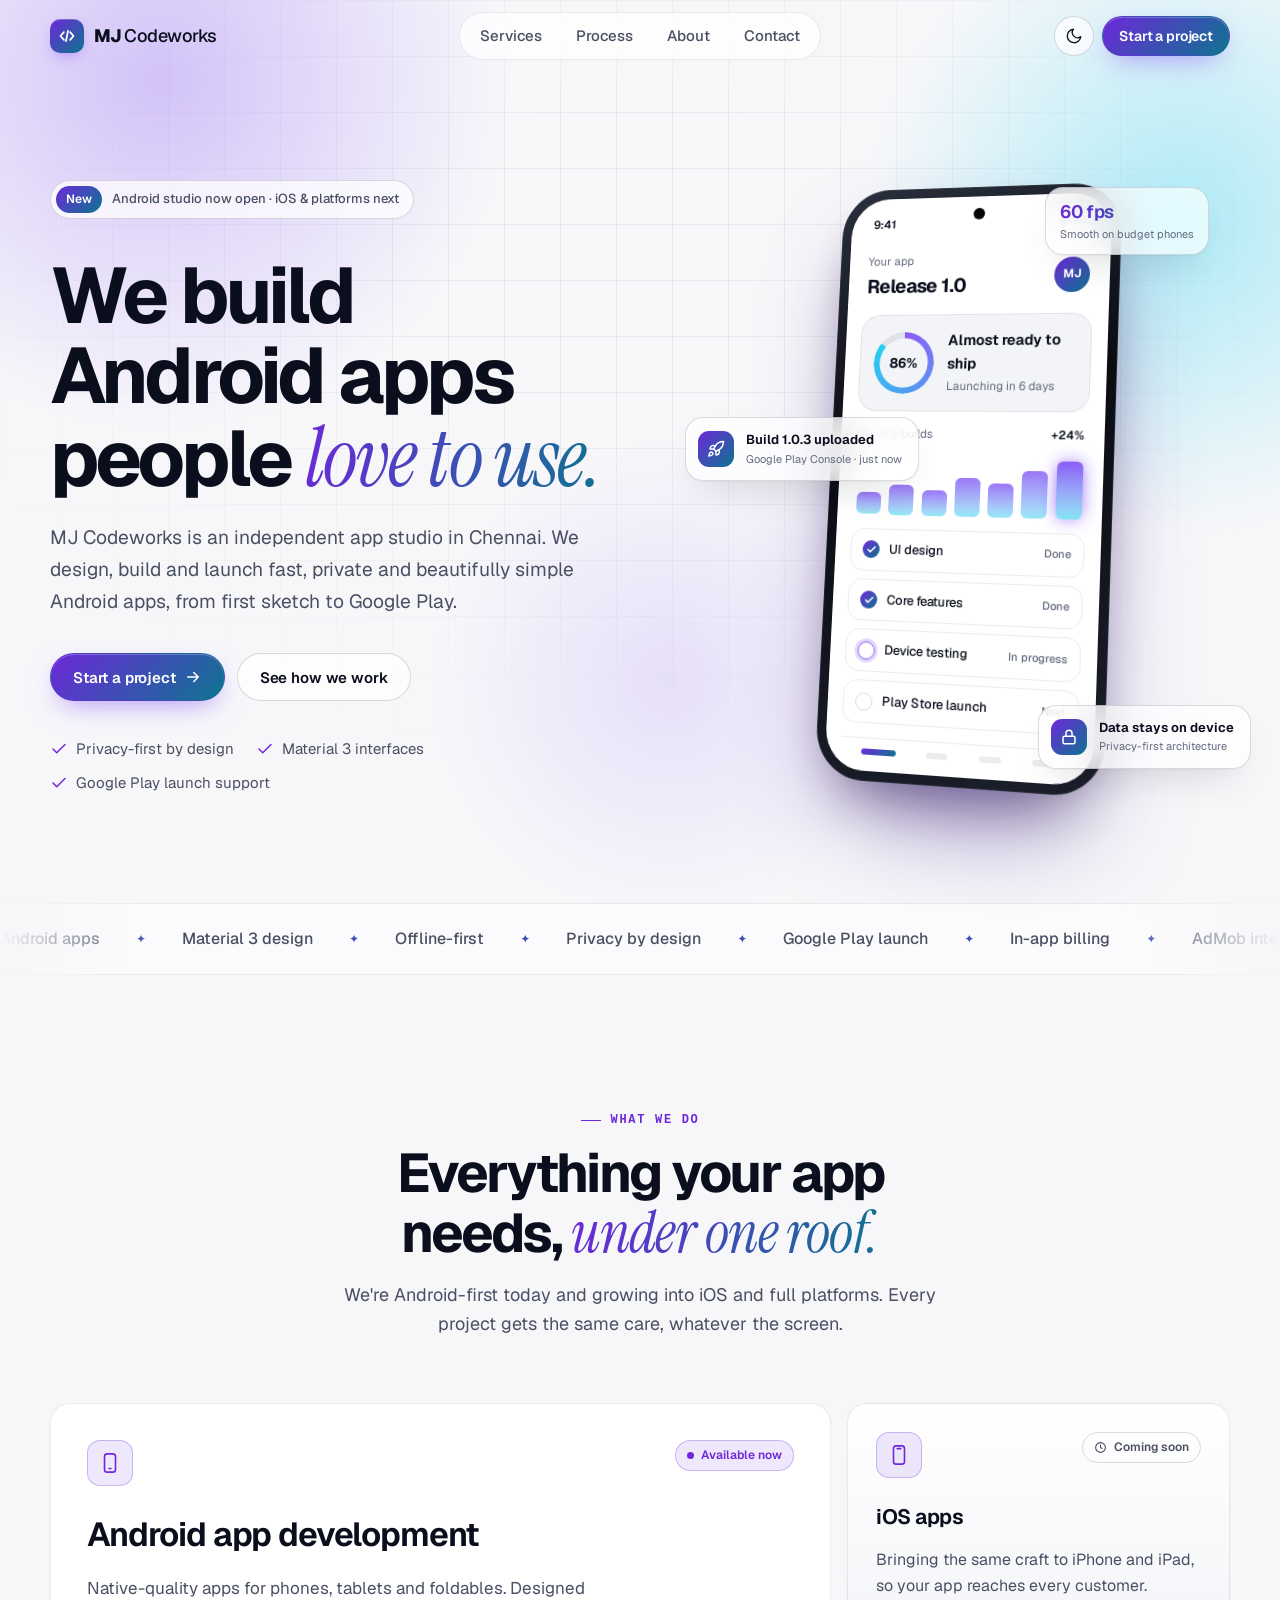
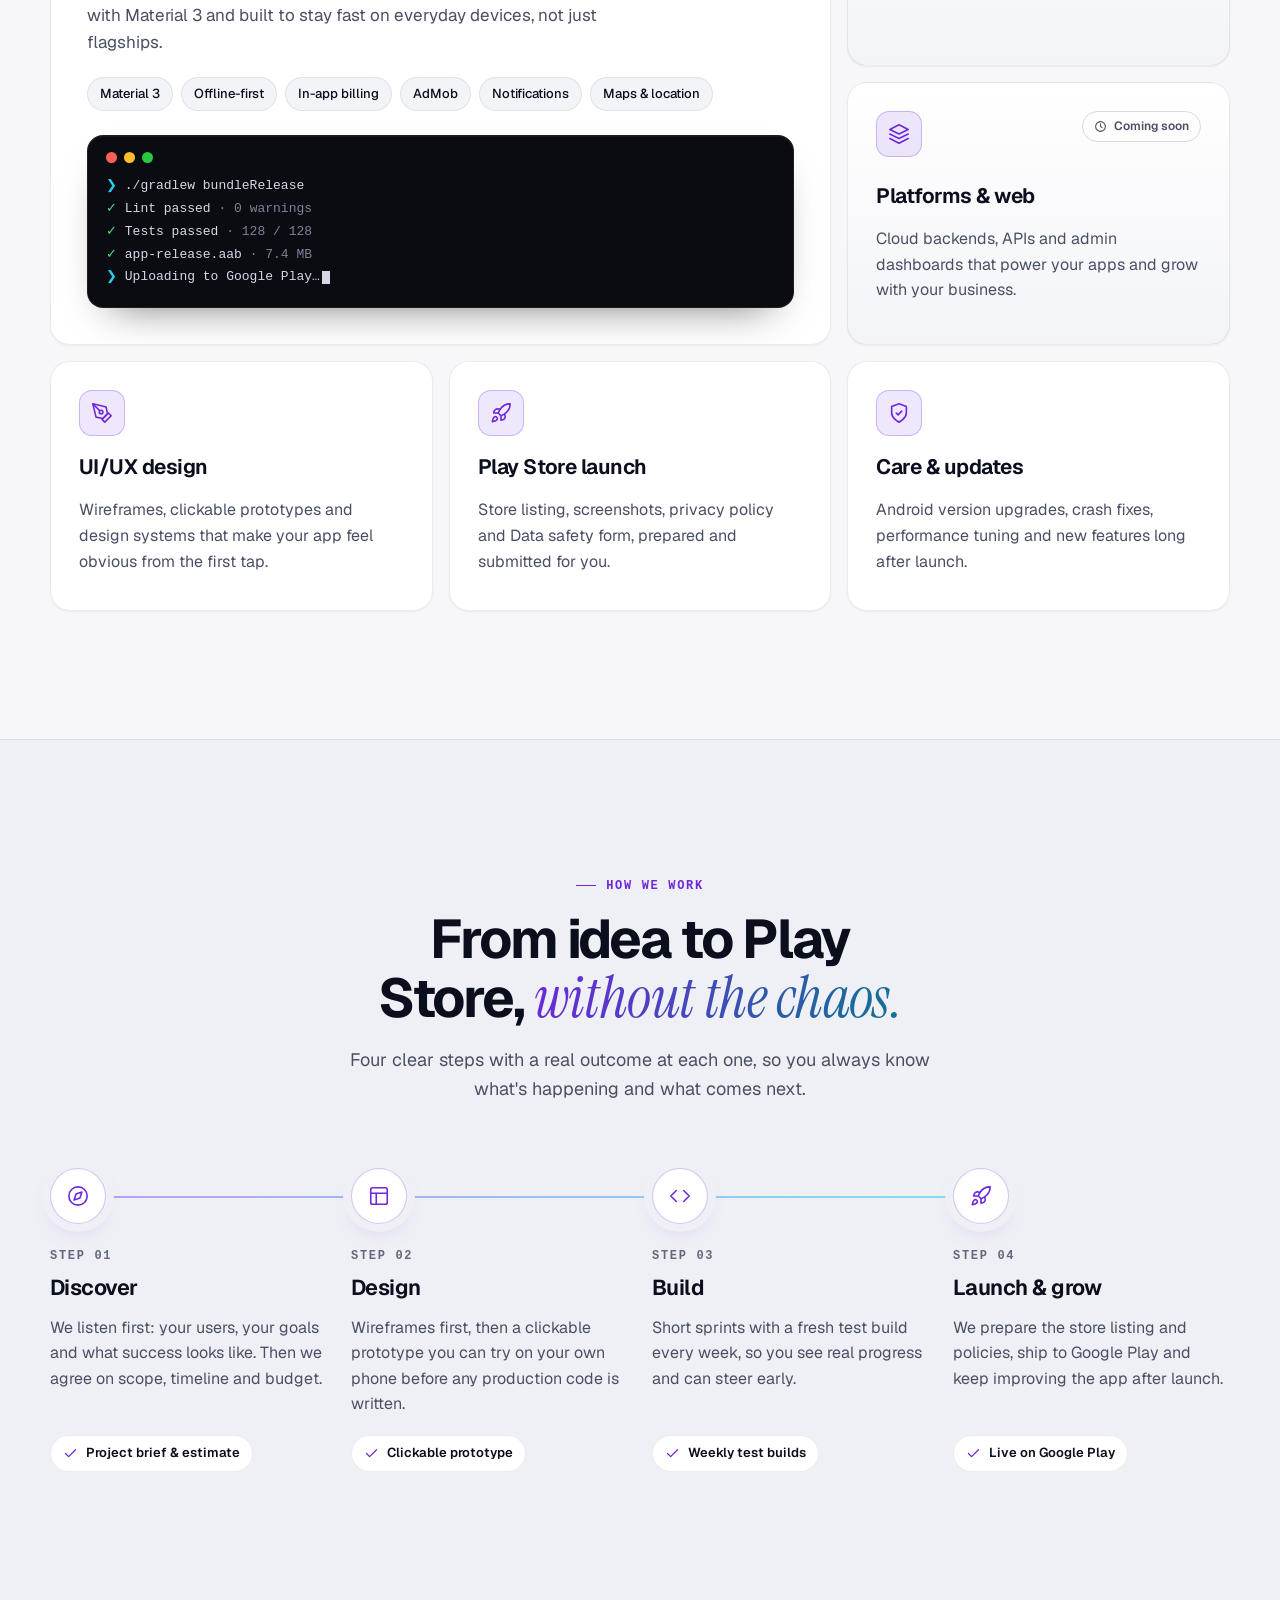
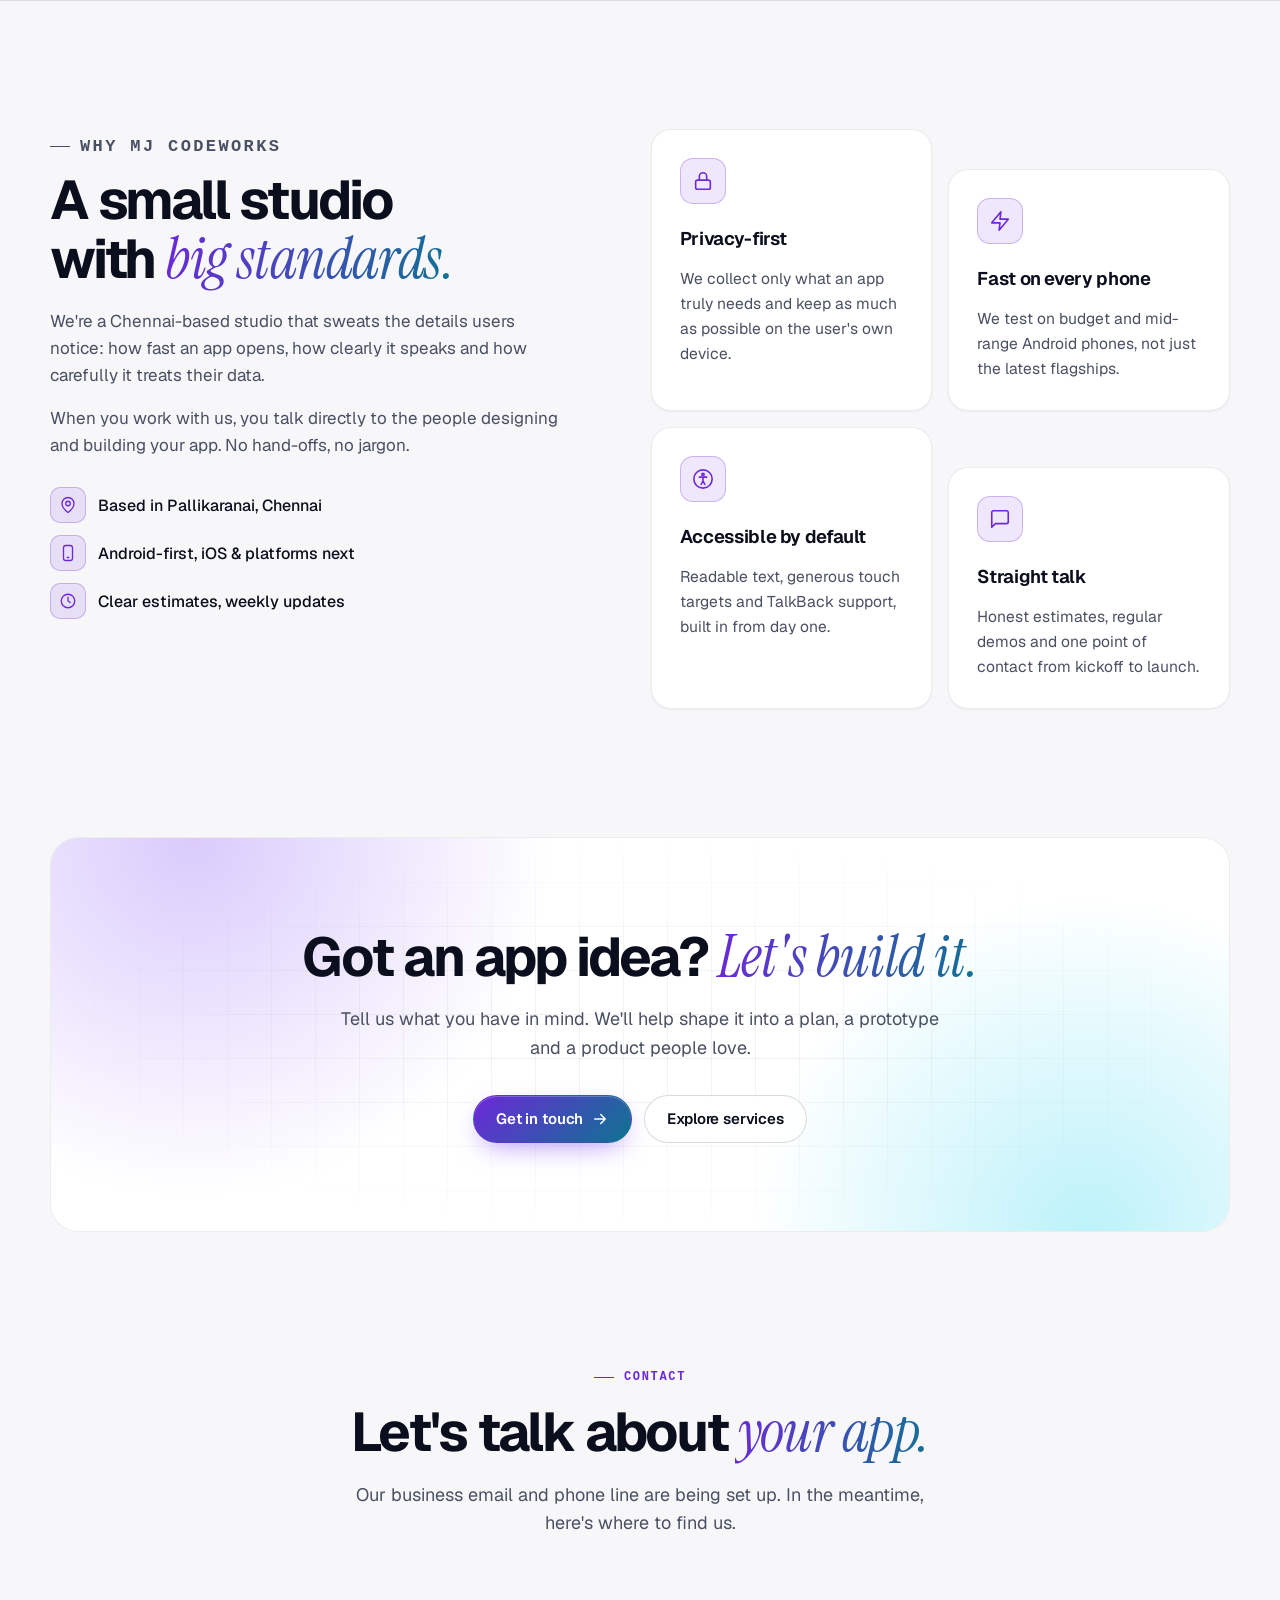
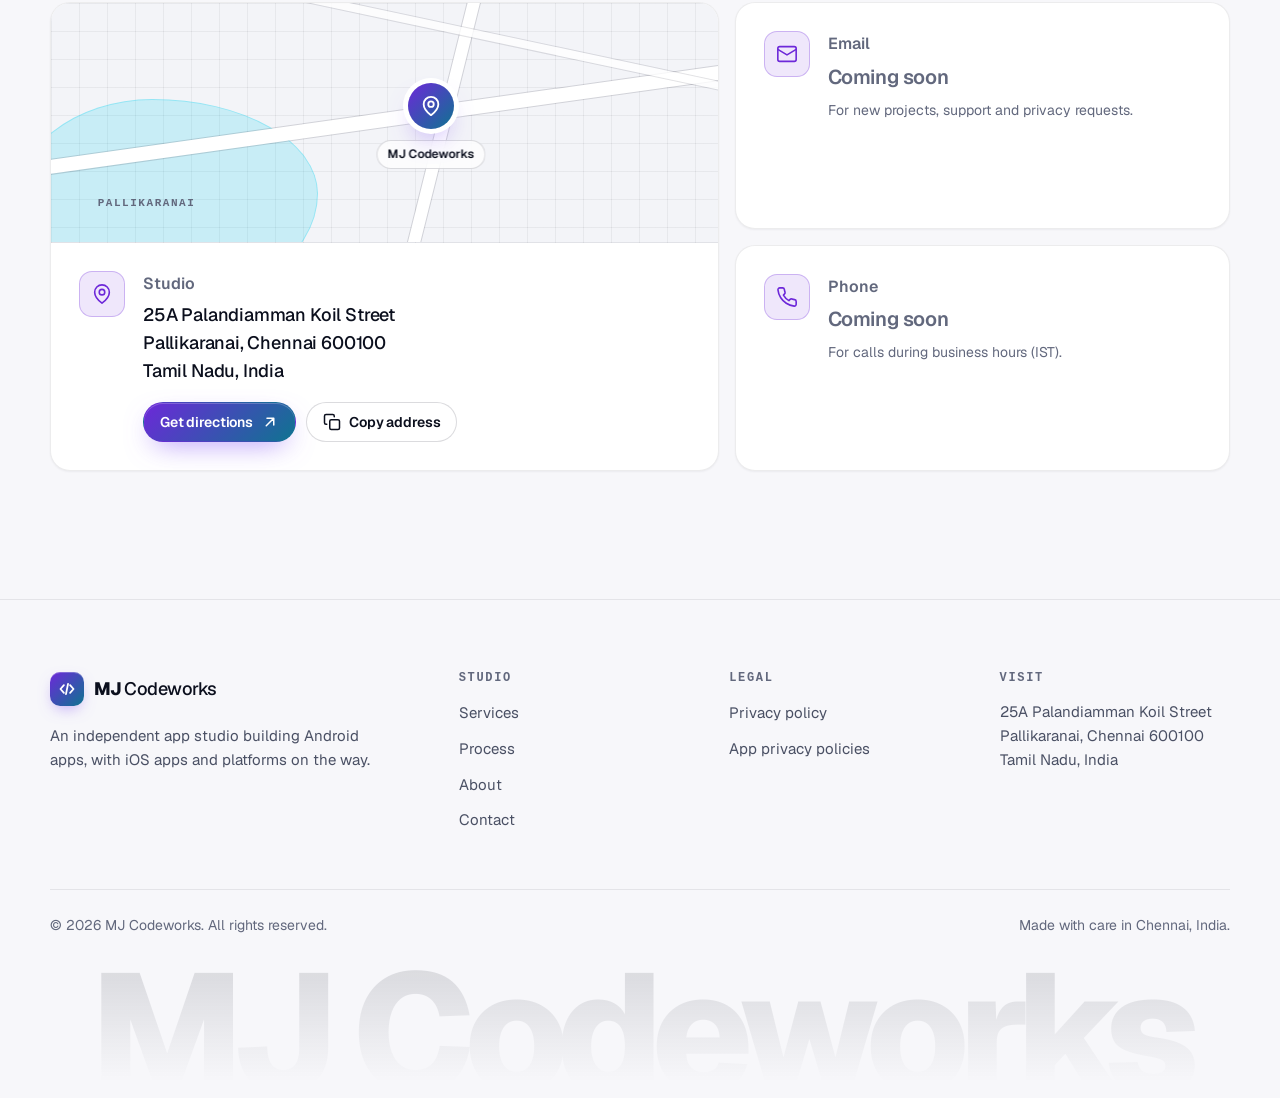
==== site/index.html @ a13cf24f "Add MJ Codeworks website with app privacy policies and Pages deploy" ====
<!doctype html>
<html lang="en-IN">
<head>
  <meta charset="utf-8">
  <meta name="viewport" content="width=device-width, initial-scale=1">
  <title>MJ Codeworks · Android app development studio in Chennai</title>
  <meta name="description" content="MJ Codeworks is an independent app studio in Chennai, India. We design, build and launch fast, private Android apps, with iOS apps and platforms coming soon.">
  <link rel="canonical" href="https://mjcodeworks.org/">
  <meta name="theme-color" content="#f7f7fa">
  <meta property="og:type" content="website">
  <meta property="og:site_name" content="MJ Codeworks">
  <meta property="og:title" content="MJ Codeworks · Android apps people love to use">
  <meta property="og:description" content="An independent app studio in Chennai. We design, build and launch fast, private Android apps.">
  <meta property="og:url" content="https://mjcodeworks.org/">
  <meta name="twitter:card" content="summary">
  <link rel="icon" href="favicon.svg" type="image/svg+xml">
  <link rel="preload" href="assets/fonts/geist-var.woff2" as="font" type="font/woff2" crossorigin>
  <link rel="stylesheet" href="assets/css/styles.css">
  <script src="assets/js/theme.js"></script>
  <script src="assets/js/main.js" defer></script>
  <script type="application/ld+json">
  {
    "@context": "https://schema.org",
    "@type": "Organization",
    "name": "MJ Codeworks",
    "url": "https://mjcodeworks.org/",
    "logo": "https://mjcodeworks.org/favicon.svg",
    "description": "Independent app studio building Android apps, with iOS apps and platforms coming soon.",
    "address": {
      "@type": "PostalAddress",
      "streetAddress": "25A Palandiamman Koil Street, Pallikaranai",
      "addressLocality": "Chennai",
      "addressRegion": "Tamil Nadu",
      "postalCode": "600100",
      "addressCountry": "IN"
    }
  }
  </script>
</head>
<body>
<a class="skip-link" href="#main">Skip to content</a>

<div class="backdrop" aria-hidden="true">
  <div class="backdrop__grid"></div>
  <div class="orb orb--1"></div>
  <div class="orb orb--2"></div>
  <div class="orb orb--3"></div>
</div>

<header class="site-header" data-header>
  <div class="container site-header__inner">
    <a class="brand" href="./">
      <span class="brand-mark" aria-hidden="true">
        <svg viewBox="0 0 32 32" fill="none" stroke="currentColor" stroke-width="2.6" stroke-linecap="round" stroke-linejoin="round"><path d="M11.5 10.5 6.5 16l5 5.5"/><path d="m20.5 10.5 5 5.5-5 5.5"/><path d="m17.5 8.5-3 15"/></svg>
      </span>
      <span><strong>MJ</strong> Codeworks</span>
    </a>
    <nav class="nav" id="site-nav" aria-label="Main">
      <a href="#services">Services</a>
      <a href="#process">Process</a>
      <a href="#about">About</a>
      <a href="#contact">Contact</a>
    </nav>
    <div class="header-actions">
      <button class="icon-btn theme-toggle" type="button" data-theme-toggle aria-label="Dark theme" aria-pressed="false">
        <svg class="icon icon--moon" viewBox="0 0 24 24" fill="none" stroke="currentColor" stroke-width="1.75" stroke-linecap="round" stroke-linejoin="round" aria-hidden="true"><path d="M21 12.8A9 9 0 1 1 11.2 3a7 7 0 0 0 9.8 9.8z"/></svg>
        <svg class="icon icon--sun" viewBox="0 0 24 24" fill="none" stroke="currentColor" stroke-width="1.75" stroke-linecap="round" stroke-linejoin="round" aria-hidden="true"><circle cx="12" cy="12" r="4"/><path d="M12 2v2M12 20v2M4.9 4.9l1.4 1.4M17.7 17.7l1.4 1.4M2 12h2M20 12h2M4.9 19.1l1.4-1.4M17.7 6.3l1.4-1.4"/></svg>
      </button>
      <a class="btn btn--primary btn--sm header-cta" href="#contact">Start a project</a>
      <button class="icon-btn menu-btn" type="button" data-menu-toggle aria-controls="site-nav" aria-expanded="false" aria-label="Menu">
        <svg class="icon icon--menu" viewBox="0 0 24 24" fill="none" stroke="currentColor" stroke-width="1.75" stroke-linecap="round" aria-hidden="true"><path d="M4 7h16M4 12h16M4 17h16"/></svg>
        <svg class="icon icon--close" viewBox="0 0 24 24" fill="none" stroke="currentColor" stroke-width="1.75" stroke-linecap="round" aria-hidden="true"><path d="M6 6l12 12M18 6 6 18"/></svg>
      </button>
    </div>
  </div>
</header>

<main id="main">

  <!-- Hero -->
  <section class="hero" aria-labelledby="hero-title">
    <div class="container hero__inner">
      <div class="hero__copy">
        <p class="pill" data-enter style="--i:0"><span class="pill__tag">New</span><span>Android studio now open<span class="pill__more"> · iOS &amp; platforms next</span></span></p>
        <h1 id="hero-title" data-enter style="--i:1">We build Android apps people <span class="serif-accent gradient-text">love to use.</span></h1>
        <p class="lead" data-enter style="--i:2">MJ Codeworks is an independent app studio in Chennai. We design, build and launch fast, private and beautifully simple Android apps, from first sketch to Google Play.</p>
        <div class="hero__actions" data-enter style="--i:3">
          <a class="btn btn--primary" href="#contact">
            Start a project
            <svg class="icon icon--arrow" viewBox="0 0 24 24" fill="none" stroke="currentColor" stroke-width="2" stroke-linecap="round" stroke-linejoin="round" aria-hidden="true"><path d="M5 12h14M13 6l6 6-6 6"/></svg>
          </a>
          <a class="btn btn--ghost" href="#process">See how we work</a>
        </div>
        <ul class="check-list" data-enter style="--i:4">
          <li><svg class="icon" viewBox="0 0 24 24" fill="none" stroke="currentColor" stroke-width="2" stroke-linecap="round" stroke-linejoin="round" aria-hidden="true"><path d="M20 6 9 17l-5-5"/></svg>Privacy-first by design</li>
          <li><svg class="icon" viewBox="0 0 24 24" fill="none" stroke="currentColor" stroke-width="2" stroke-linecap="round" stroke-linejoin="round" aria-hidden="true"><path d="M20 6 9 17l-5-5"/></svg>Material 3 interfaces</li>
          <li><svg class="icon" viewBox="0 0 24 24" fill="none" stroke="currentColor" stroke-width="2" stroke-linecap="round" stroke-linejoin="round" aria-hidden="true"><path d="M20 6 9 17l-5-5"/></svg>Google Play launch support</li>
        </ul>
      </div>

      <div class="hero__visual" aria-hidden="true">
        <div class="device">
          <div class="device__screen">
            <div class="app-status"><span>9:41</span><span><i></i><i></i></span></div>
            <div class="app-top">
              <div>
                <p class="app-kicker">Your app</p>
                <p class="app-title">Release 1.0</p>
              </div>
              <span class="app-avatar">MJ</span>
            </div>
            <div class="app-card">
              <div class="ring"><span>86%</span></div>
              <div>
                <p class="app-card__title">Almost ready to ship</p>
                <p class="app-card__sub">Launching in 6 days</p>
              </div>
            </div>
            <p class="app-section-label"><span>Weekly builds</span><b>+24%</b></p>
            <div class="app-bars">
              <span style="--h:38%;--i:0"></span><span style="--h:52%;--i:1"></span><span style="--h:44%;--i:2"></span><span style="--h:66%;--i:3"></span><span style="--h:58%;--i:4"></span><span style="--h:80%;--i:5"></span><span style="--h:96%;--i:6"></span>
            </div>
            <ul class="app-tasks">
              <li class="is-done"><span class="task-dot"><svg viewBox="0 0 24 24" fill="none" stroke="currentColor" stroke-width="3.5" stroke-linecap="round" stroke-linejoin="round"><path d="M20 6 9 17l-5-5"/></svg></span>UI design<em>Done</em></li>
              <li class="is-done"><span class="task-dot"><svg viewBox="0 0 24 24" fill="none" stroke="currentColor" stroke-width="3.5" stroke-linecap="round" stroke-linejoin="round"><path d="M20 6 9 17l-5-5"/></svg></span>Core features<em>Done</em></li>
              <li class="is-active"><span class="task-dot"></span>Device testing<em>In progress</em></li>
              <li><span class="task-dot"></span>Play Store launch<em>Next</em></li>
            </ul>
            <div class="app-nav"><span></span><span></span><span></span><span></span></div>
          </div>
        </div>

        <div class="float-card float-card--a">
          <span class="float-card__icon">
            <svg class="icon" viewBox="0 0 24 24" fill="none" stroke="currentColor" stroke-width="2" stroke-linecap="round" stroke-linejoin="round"><path d="M4.5 16.5c-1.5 1.26-2 5-2 5s3.74-.5 5-2c.71-.84.7-2.13-.09-2.91a2.18 2.18 0 0 0-2.91-.09z"/><path d="m12 15-3-3a22 22 0 0 1 2-3.95A12.88 12.88 0 0 1 22 2c0 2.72-.78 7.5-6 11a22.35 22.35 0 0 1-4 2z"/><path d="M9 12H4s.55-3.03 2-4c1.62-1.08 5 0 5 0M12 15v5s3.03-.55 4-2c1.08-1.62 0-5 0-5"/></svg>
          </span>
          <span><strong>Build 1.0.3 uploaded</strong><small>Google Play Console · just now</small></span>
        </div>
        <div class="float-card float-card--b">
          <span class="float-card__icon">
            <svg class="icon" viewBox="0 0 24 24" fill="none" stroke="currentColor" stroke-width="2" stroke-linecap="round" stroke-linejoin="round"><rect x="4" y="11" width="16" height="10" rx="2"/><path d="M8 11V7a4 4 0 0 1 8 0v4"/></svg>
          </span>
          <span><strong>Data stays on device</strong><small>Privacy-first architecture</small></span>
        </div>
        <div class="float-card float-card--c">
          <span><strong class="gradient-text">60 fps</strong><small>Smooth on budget phones</small></span>
        </div>
      </div>
    </div>
  </section>

  <!-- Capabilities marquee -->
  <section class="marquee" aria-label="What we focus on">
    <div class="marquee__track">
      <ul class="marquee__list">
        <li>Android apps</li><li>Material 3 design</li><li>Offline-first</li><li>Privacy by design</li><li>Google Play launch</li><li>In-app billing</li><li>AdMob integration</li><li>Accessibility</li><li>Performance tuning</li><li>iOS apps · coming soon</li><li>Platforms · coming soon</li>
      </ul>
      <ul class="marquee__list" aria-hidden="true">
        <li>Android apps</li><li>Material 3 design</li><li>Offline-first</li><li>Privacy by design</li><li>Google Play launch</li><li>In-app billing</li><li>AdMob integration</li><li>Accessibility</li><li>Performance tuning</li><li>iOS apps · coming soon</li><li>Platforms · coming soon</li>
      </ul>
    </div>
  </section>

  <!-- Services -->
  <section class="section" id="services" aria-labelledby="services-title">
    <div class="container">
      <header class="section-head" data-reveal>
        <p class="kicker">What we do</p>
        <h2 class="section-title" id="services-title">Everything your app needs, <span class="serif-accent gradient-text">under one roof.</span></h2>
        <p class="section-lead">We're Android-first today and growing into iOS and full platforms. Every project gets the same care, whatever the screen.</p>
      </header>

      <div class="bento">
        <article class="card bento-card bento-card--feature" data-spotlight data-reveal>
          <div class="bento-card__head">
            <span class="icon-tile">
              <svg class="icon" viewBox="0 0 24 24" fill="none" stroke="currentColor" stroke-width="1.75" stroke-linecap="round" stroke-linejoin="round" aria-hidden="true"><rect x="6" y="2" width="12" height="20" rx="3"/><path d="M11 18h2"/></svg>
            </span>
            <span class="status status--live">Available now</span>
          </div>
          <h3>Android app development</h3>
          <p>Native-quality apps for phones, tablets and foldables. Designed with Material 3 and built to stay fast on everyday devices, not just flagships.</p>
          <ul class="chips" aria-label="Android capabilities">
            <li>Material 3</li><li>Offline-first</li><li>In-app billing</li><li>AdMob</li><li>Notifications</li><li>Maps &amp; location</li>
          </ul>
          <div class="terminal" aria-hidden="true">
            <div class="terminal__bar"><span></span><span></span><span></span></div>
            <span class="terminal__line" style="--l:0"><span class="t-prompt">❯</span> ./gradlew bundleRelease</span>
            <span class="terminal__line" style="--l:1"><span class="t-ok">✓</span> Lint passed <span class="t-dim">· 0 warnings</span></span>
            <span class="terminal__line" style="--l:2"><span class="t-ok">✓</span> Tests passed <span class="t-dim">· 128 / 128</span></span>
            <span class="terminal__line" style="--l:3"><span class="t-ok">✓</span> app-release.aab <span class="t-dim">· 7.4 MB</span></span>
            <span class="terminal__line" style="--l:4"><span class="t-prompt">❯</span> Uploading to Google Play…<span class="caret"></span></span>
          </div>
        </article>

        <article class="card bento-card bento-card--soon" data-spotlight data-reveal style="--i:1">
          <div class="bento-card__head">
            <span class="icon-tile">
              <svg class="icon" viewBox="0 0 24 24" fill="none" stroke="currentColor" stroke-width="1.75" stroke-linecap="round" stroke-linejoin="round" aria-hidden="true"><rect x="6" y="2" width="12" height="20" rx="3"/><path d="M10 5h4"/></svg>
            </span>
            <span class="status">
              <svg class="icon" viewBox="0 0 24 24" fill="none" stroke="currentColor" stroke-width="2" stroke-linecap="round" stroke-linejoin="round" aria-hidden="true"><circle cx="12" cy="12" r="9"/><path d="M12 7v5l3 2"/></svg>
              Coming soon
            </span>
          </div>
          <h3>iOS apps</h3>
          <p>Bringing the same craft to iPhone and iPad, so your app reaches every customer.</p>
        </article>

        <article class="card bento-card bento-card--soon" data-spotlight data-reveal style="--i:2">
          <div class="bento-card__head">
            <span class="icon-tile">
              <svg class="icon" viewBox="0 0 24 24" fill="none" stroke="currentColor" stroke-width="1.75" stroke-linecap="round" stroke-linejoin="round" aria-hidden="true"><path d="m12 2 10 5-10 5L2 7l10-5z"/><path d="m2 17 10 5 10-5"/><path d="m2 12 10 5 10-5"/></svg>
            </span>
            <span class="status">
              <svg class="icon" viewBox="0 0 24 24" fill="none" stroke="currentColor" stroke-width="2" stroke-linecap="round" stroke-linejoin="round" aria-hidden="true"><circle cx="12" cy="12" r="9"/><path d="M12 7v5l3 2"/></svg>
              Coming soon
            </span>
          </div>
          <h3>Platforms &amp; web</h3>
          <p>Cloud backends, APIs and admin dashboards that power your apps and grow with your business.</p>
        </article>

        <article class="card bento-card" data-spotlight data-reveal>
          <span class="icon-tile">
            <svg class="icon" viewBox="0 0 24 24" fill="none" stroke="currentColor" stroke-width="1.75" stroke-linecap="round" stroke-linejoin="round" aria-hidden="true"><path d="m12 19 7-7 3 3-7 7-3-3z"/><path d="m18 13-1.5-7.5L2 2l3.5 14.5L13 18l5-5z"/><path d="m2 2 7.59 7.59"/><circle cx="11" cy="11" r="2"/></svg>
          </span>
          <h3>UI/UX design</h3>
          <p>Wireframes, clickable prototypes and design systems that make your app feel obvious from the first tap.</p>
        </article>

        <article class="card bento-card" data-spotlight data-reveal style="--i:1">
          <span class="icon-tile">
            <svg class="icon" viewBox="0 0 24 24" fill="none" stroke="currentColor" stroke-width="1.75" stroke-linecap="round" stroke-linejoin="round" aria-hidden="true"><path d="M4.5 16.5c-1.5 1.26-2 5-2 5s3.74-.5 5-2c.71-.84.7-2.13-.09-2.91a2.18 2.18 0 0 0-2.91-.09z"/><path d="m12 15-3-3a22 22 0 0 1 2-3.95A12.88 12.88 0 0 1 22 2c0 2.72-.78 7.5-6 11a22.35 22.35 0 0 1-4 2z"/><path d="M9 12H4s.55-3.03 2-4c1.62-1.08 5 0 5 0M12 15v5s3.03-.55 4-2c1.08-1.62 0-5 0-5"/></svg>
          </span>
          <h3>Play Store launch</h3>
          <p>Store listing, screenshots, privacy policy and Data safety form, prepared and submitted for you.</p>
        </article>

        <article class="card bento-card" data-spotlight data-reveal style="--i:2">
          <span class="icon-tile">
            <svg class="icon" viewBox="0 0 24 24" fill="none" stroke="currentColor" stroke-width="1.75" stroke-linecap="round" stroke-linejoin="round" aria-hidden="true"><path d="M12 22s8-4 8-10V5l-8-3-8 3v7c0 6 8 10 8 10z"/><path d="m9 12 2 2 4-4"/></svg>
          </span>
          <h3>Care &amp; updates</h3>
          <p>Android version upgrades, crash fixes, performance tuning and new features long after launch.</p>
        </article>
      </div>
    </div>
  </section>

  <!-- Process -->
  <section class="section section--alt" id="process" aria-labelledby="process-title">
    <div class="container">
      <header class="section-head" data-reveal>
        <p class="kicker">How we work</p>
        <h2 class="section-title" id="process-title">From idea to Play Store, <span class="serif-accent gradient-text">without the chaos.</span></h2>
        <p class="section-lead">Four clear steps with a real outcome at each one, so you always know what's happening and what comes next.</p>
      </header>

      <ol class="process" data-observe>
        <li class="step" data-reveal>
          <span class="step__badge">
            <svg class="icon" viewBox="0 0 24 24" fill="none" stroke="currentColor" stroke-width="1.75" stroke-linecap="round" stroke-linejoin="round" aria-hidden="true"><circle cx="12" cy="12" r="10"/><path d="m16.24 7.76-2.12 6.36-6.36 2.12 2.12-6.36 6.36-2.12z"/></svg>
          </span>
          <span class="step__num">STEP 01</span>
          <h3>Discover</h3>
          <p>We listen first: your users, your goals and what success looks like. Then we agree on scope, timeline and budget.</p>
          <span class="step__out"><svg class="icon" viewBox="0 0 24 24" fill="none" stroke="currentColor" stroke-width="2" stroke-linecap="round" stroke-linejoin="round" aria-hidden="true"><path d="M20 6 9 17l-5-5"/></svg>Project brief &amp; estimate</span>
        </li>
        <li class="step" data-reveal style="--i:1">
          <span class="step__badge">
            <svg class="icon" viewBox="0 0 24 24" fill="none" stroke="currentColor" stroke-width="1.75" stroke-linecap="round" stroke-linejoin="round" aria-hidden="true"><rect x="3" y="3" width="18" height="18" rx="2"/><path d="M3 9h18M9 21V9"/></svg>
          </span>
          <span class="step__num">STEP 02</span>
          <h3>Design</h3>
          <p>Wireframes first, then a clickable prototype you can try on your own phone before any production code is written.</p>
          <span class="step__out"><svg class="icon" viewBox="0 0 24 24" fill="none" stroke="currentColor" stroke-width="2" stroke-linecap="round" stroke-linejoin="round" aria-hidden="true"><path d="M20 6 9 17l-5-5"/></svg>Clickable prototype</span>
        </li>
        <li class="step" data-reveal style="--i:2">
          <span class="step__badge">
            <svg class="icon" viewBox="0 0 24 24" fill="none" stroke="currentColor" stroke-width="1.75" stroke-linecap="round" stroke-linejoin="round" aria-hidden="true"><path d="m16 18 6-6-6-6M8 6l-6 6 6 6"/></svg>
          </span>
          <span class="step__num">STEP 03</span>
          <h3>Build</h3>
          <p>Short sprints with a fresh test build every week, so you see real progress and can steer early.</p>
          <span class="step__out"><svg class="icon" viewBox="0 0 24 24" fill="none" stroke="currentColor" stroke-width="2" stroke-linecap="round" stroke-linejoin="round" aria-hidden="true"><path d="M20 6 9 17l-5-5"/></svg>Weekly test builds</span>
        </li>
        <li class="step" data-reveal style="--i:3">
          <span class="step__badge">
            <svg class="icon" viewBox="0 0 24 24" fill="none" stroke="currentColor" stroke-width="1.75" stroke-linecap="round" stroke-linejoin="round" aria-hidden="true"><path d="M4.5 16.5c-1.5 1.26-2 5-2 5s3.74-.5 5-2c.71-.84.7-2.13-.09-2.91a2.18 2.18 0 0 0-2.91-.09z"/><path d="m12 15-3-3a22 22 0 0 1 2-3.95A12.88 12.88 0 0 1 22 2c0 2.72-.78 7.5-6 11a22.35 22.35 0 0 1-4 2z"/><path d="M9 12H4s.55-3.03 2-4c1.62-1.08 5 0 5 0M12 15v5s3.03-.55 4-2c1.08-1.62 0-5 0-5"/></svg>
          </span>
          <span class="step__num">STEP 04</span>
          <h3>Launch &amp; grow</h3>
          <p>We prepare the store listing and policies, ship to Google Play and keep improving the app after launch.</p>
          <span class="step__out"><svg class="icon" viewBox="0 0 24 24" fill="none" stroke="currentColor" stroke-width="2" stroke-linecap="round" stroke-linejoin="round" aria-hidden="true"><path d="M20 6 9 17l-5-5"/></svg>Live on Google Play</span>
        </li>
      </ol>
    </div>
  </section>

  <!-- About -->
  <section class="section" id="about" aria-labelledby="about-title">
    <div class="container about">
      <div class="about__intro" data-reveal>
        <p class="kicker">Why MJ Codeworks</p>
        <h2 class="section-title" id="about-title">A small studio with <span class="serif-accent gradient-text">big standards.</span></h2>
        <p>We're a Chennai-based studio that sweats the details users notice: how fast an app opens, how clearly it speaks and how carefully it treats their data.</p>
        <p>When you work with us, you talk directly to the people designing and building your app. No hand-offs, no jargon.</p>
        <ul class="facts">
          <li>
            <span class="icon-tile"><svg class="icon" viewBox="0 0 24 24" fill="none" stroke="currentColor" stroke-width="1.75" stroke-linecap="round" stroke-linejoin="round" aria-hidden="true"><path d="M20 10c0 6-8 12-8 12s-8-6-8-12a8 8 0 0 1 16 0z"/><circle cx="12" cy="10" r="3"/></svg></span>
            Based in Pallikaranai, Chennai
          </li>
          <li>
            <span class="icon-tile"><svg class="icon" viewBox="0 0 24 24" fill="none" stroke="currentColor" stroke-width="1.75" stroke-linecap="round" stroke-linejoin="round" aria-hidden="true"><rect x="6" y="2" width="12" height="20" rx="3"/><path d="M11 18h2"/></svg></span>
            Android-first, iOS &amp; platforms next
          </li>
          <li>
            <span class="icon-tile"><svg class="icon" viewBox="0 0 24 24" fill="none" stroke="currentColor" stroke-width="1.75" stroke-linecap="round" stroke-linejoin="round" aria-hidden="true"><circle cx="12" cy="12" r="9"/><path d="M12 7v5l3 2"/></svg></span>
            Clear estimates, weekly updates
          </li>
        </ul>
      </div>

      <div class="principles">
        <article class="card principle" data-spotlight data-reveal>
          <span class="icon-tile"><svg class="icon" viewBox="0 0 24 24" fill="none" stroke="currentColor" stroke-width="1.75" stroke-linecap="round" stroke-linejoin="round" aria-hidden="true"><rect x="4" y="11" width="16" height="10" rx="2"/><path d="M8 11V7a4 4 0 0 1 8 0v4"/></svg></span>
          <h3>Privacy-first</h3>
          <p>We collect only what an app truly needs and keep as much as possible on the user's own device.</p>
        </article>
        <article class="card principle" data-spotlight data-reveal style="--i:1">
          <span class="icon-tile"><svg class="icon" viewBox="0 0 24 24" fill="none" stroke="currentColor" stroke-width="1.75" stroke-linecap="round" stroke-linejoin="round" aria-hidden="true"><path d="M13 2 3 14h9l-1 8 10-12h-9l1-8z"/></svg></span>
          <h3>Fast on every phone</h3>
          <p>We test on budget and mid-range Android phones, not just the latest flagships.</p>
        </article>
        <article class="card principle" data-spotlight data-reveal style="--i:2">
          <span class="icon-tile"><svg class="icon" viewBox="0 0 24 24" fill="none" stroke="currentColor" stroke-width="1.75" stroke-linecap="round" stroke-linejoin="round" aria-hidden="true"><circle cx="12" cy="12" r="10"/><circle cx="12" cy="7" r="1.25"/><path d="M8 10h8M12 10v4M10 18l2-4 2 4"/></svg></span>
          <h3>Accessible by default</h3>
          <p>Readable text, generous touch targets and TalkBack support, built in from day one.</p>
        </article>
        <article class="card principle" data-spotlight data-reveal style="--i:3">
          <span class="icon-tile"><svg class="icon" viewBox="0 0 24 24" fill="none" stroke="currentColor" stroke-width="1.75" stroke-linecap="round" stroke-linejoin="round" aria-hidden="true"><path d="M21 15a2 2 0 0 1-2 2H7l-4 4V5a2 2 0 0 1 2-2h14a2 2 0 0 1 2 2z"/></svg></span>
          <h3>Straight talk</h3>
          <p>Honest estimates, regular demos and one point of contact from kickoff to launch.</p>
        </article>
      </div>
    </div>
  </section>

  <!-- CTA -->
  <section class="container" aria-labelledby="cta-title">
    <div class="cta" data-reveal>
      <h2 class="section-title" id="cta-title">Got an app idea? <span class="serif-accent gradient-text">Let's build it.</span></h2>
      <p class="section-lead">Tell us what you have in mind. We'll help shape it into a plan, a prototype and a product people love.</p>
      <div class="cta__actions">
        <a class="btn btn--primary" href="#contact">
          Get in touch
          <svg class="icon icon--arrow" viewBox="0 0 24 24" fill="none" stroke="currentColor" stroke-width="2" stroke-linecap="round" stroke-linejoin="round" aria-hidden="true"><path d="M5 12h14M13 6l6 6-6 6"/></svg>
        </a>
        <a class="btn btn--ghost" href="#services">Explore services</a>
      </div>
    </div>
  </section>

  <!-- Contact -->
  <section class="section" id="contact" aria-labelledby="contact-title">
    <div class="container">
      <header class="section-head" data-reveal>
        <p class="kicker">Contact</p>
        <h2 class="section-title" id="contact-title">Let's talk about <span class="serif-accent gradient-text">your app.</span></h2>
        <p class="section-lead">Our business email and phone line are being set up. In the meantime, here's where to find us.</p>
      </header>

      <div class="contact-grid">
        <article class="card contact-card contact-card--address" data-spotlight data-reveal>
          <div class="map-art" aria-hidden="true">
            <span class="map-art__marsh"></span>
            <span class="map-art__road map-art__road--1"></span>
            <span class="map-art__road map-art__road--2"></span>
            <span class="map-art__road map-art__road--3"></span>
            <span class="map-art__pin"><svg class="icon" viewBox="0 0 24 24" fill="none" stroke="currentColor" stroke-width="2" stroke-linecap="round" stroke-linejoin="round"><path d="M20 10c0 6-8 12-8 12s-8-6-8-12a8 8 0 0 1 16 0z"/><circle cx="12" cy="10" r="3"/></svg></span>
            <span class="map-art__label">MJ Codeworks</span>
            <span class="map-art__area">Pallikaranai</span>
          </div>
          <div class="contact-card__body">
            <span class="icon-tile"><svg class="icon" viewBox="0 0 24 24" fill="none" stroke="currentColor" stroke-width="1.75" stroke-linecap="round" stroke-linejoin="round" aria-hidden="true"><path d="M20 10c0 6-8 12-8 12s-8-6-8-12a8 8 0 0 1 16 0z"/><circle cx="12" cy="10" r="3"/></svg></span>
            <div>
              <h3>Studio</h3>
              <address>
                25A Palandiamman Koil Street<br>
                Pallikaranai, Chennai 600100<br>
                Tamil Nadu, India
              </address>
              <div class="contact-actions">
                <a class="btn btn--primary btn--sm" href="https://www.google.com/maps/search/?api=1&amp;query=25A+Palandiamman+Koil+Street%2C+Pallikaranai%2C+Chennai+600100" target="_blank" rel="noopener">
                  Get directions
                  <svg class="icon" viewBox="0 0 24 24" fill="none" stroke="currentColor" stroke-width="2" stroke-linecap="round" stroke-linejoin="round" aria-hidden="true"><path d="M7 17 17 7M8 7h9v9"/></svg>
                  <span class="sr-only">(opens Google Maps in a new tab)</span>
                </a>
                <button class="btn btn--ghost btn--sm" type="button" data-copy="25A Palandiamman Koil Street, Pallikaranai, Chennai 600100, Tamil Nadu, India">
                  <svg class="icon" viewBox="0 0 24 24" fill="none" stroke="currentColor" stroke-width="2" stroke-linecap="round" stroke-linejoin="round" aria-hidden="true"><rect x="9" y="9" width="13" height="13" rx="2"/><path d="M5 15H4a2 2 0 0 1-2-2V4a2 2 0 0 1 2-2h9a2 2 0 0 1 2 2v1"/></svg>
                  <span data-copy-label aria-live="polite">Copy address</span>
                </button>
              </div>
            </div>
          </div>
        </article>

        <article class="card contact-card" data-spotlight data-reveal style="--i:1">
          <span class="icon-tile"><svg class="icon" viewBox="0 0 24 24" fill="none" stroke="currentColor" stroke-width="1.75" stroke-linecap="round" stroke-linejoin="round" aria-hidden="true"><rect x="2" y="4" width="20" height="16" rx="2"/><path d="m22 7-10 6L2 7"/></svg></span>
          <div>
            <h3>Email</h3>
            <!-- Replace with: <a class="contact-card__value" href="mailto:hello@mjcodeworks.org">hello@mjcodeworks.org</a> -->
            <p class="contact-card__value"><span class="placeholder">Coming soon</span></p>
            <p class="contact-card__note">For new projects, support and privacy requests.</p>
          </div>
        </article>

        <article class="card contact-card" data-spotlight data-reveal style="--i:2">
          <span class="icon-tile"><svg class="icon" viewBox="0 0 24 24" fill="none" stroke="currentColor" stroke-width="1.75" stroke-linecap="round" stroke-linejoin="round" aria-hidden="true"><path d="M22 16.92v3a2 2 0 0 1-2.18 2 19.79 19.79 0 0 1-8.63-3.07 19.5 19.5 0 0 1-6-6 19.79 19.79 0 0 1-3.07-8.67A2 2 0 0 1 4.11 2h3a2 2 0 0 1 2 1.72c.13.96.36 1.9.7 2.81a2 2 0 0 1-.45 2.11L8.09 9.91a16 16 0 0 0 6 6l1.27-1.27a2 2 0 0 1 2.11-.45c.91.34 1.85.57 2.81.7A2 2 0 0 1 22 16.92z"/></svg></span>
          <div>
            <h3>Phone</h3>
            <!-- Replace with: <a class="contact-card__value" href="tel:+91XXXXXXXXXX">+91 XXXXX XXXXX</a> -->
            <p class="contact-card__value"><span class="placeholder">Coming soon</span></p>
            <p class="contact-card__note">For calls during business hours (IST).</p>
          </div>
        </article>
      </div>
    </div>
  </section>
</main>

<footer class="site-footer">
  <div class="container">
    <div class="footer-grid">
      <div class="footer-brand">
        <a class="brand" href="./">
          <span class="brand-mark" aria-hidden="true">
            <svg viewBox="0 0 32 32" fill="none" stroke="currentColor" stroke-width="2.6" stroke-linecap="round" stroke-linejoin="round"><path d="M11.5 10.5 6.5 16l5 5.5"/><path d="m20.5 10.5 5 5.5-5 5.5"/><path d="m17.5 8.5-3 15"/></svg>
          </span>
          <span><strong>MJ</strong> Codeworks</span>
        </a>
        <p>An independent app studio building Android apps, with iOS apps and platforms on the way.</p>
      </div>
      <nav aria-label="Studio">
        <p class="footer-title">Studio</p>
        <ul class="footer-links">
          <li><a href="#services">Services</a></li>
          <li><a href="#process">Process</a></li>
          <li><a href="#about">About</a></li>
          <li><a href="#contact">Contact</a></li>
        </ul>
      </nav>
      <nav aria-label="Legal">
        <p class="footer-title">Legal</p>
        <ul class="footer-links">
          <li><a href="privacy/">Privacy policy</a></li>
          <li><a href="privacy/#apps">App privacy policies</a></li>
        </ul>
      </nav>
      <div>
        <p class="footer-title">Visit</p>
        <address class="footer-address">25A Palandiamman Koil Street<br>Pallikaranai, Chennai 600100<br>Tamil Nadu, India</address>
      </div>
    </div>
    <div class="footer-bottom">
      <p>© <span data-year>2026</span> MJ Codeworks. All rights reserved.</p>
      <p>Made with care in Chennai, India.</p>
    </div>
  </div>
  <p class="footer-wordmark" aria-hidden="true">MJ Codeworks</p>
</footer>
</body>
</html>
---- site/assets/css/styles.css ----
/* ==========================================================================
   MJ Codeworks — site styles
   Theme: <html data-theme="light|dark"> (set by assets/js/theme.js)
   Brand: "Aurora" violet → cyan
   ========================================================================== */

@font-face {
  font-family: "Geist";
  src: url("../fonts/geist-var.woff2") format("woff2");
  font-weight: 100 900;
  font-style: normal;
  font-display: swap;
}

@font-face {
  font-family: "Instrument Serif";
  src: url("../fonts/instrument-serif-italic.woff2") format("woff2");
  font-weight: 400;
  font-style: italic;
  font-display: swap;
}

@property --ring {
  syntax: "<number>";
  inherits: false;
  initial-value: 0;
}

/* ---------- Tokens ---------- */

:root {
  --font-sans: "Geist", ui-sans-serif, system-ui, -apple-system, "Segoe UI", Roboto, "Helvetica Neue", Arial, sans-serif;
  --font-serif: "Instrument Serif", ui-serif, Georgia, "Times New Roman", serif;
  --font-mono: ui-monospace, "SF Mono", SFMono-Regular, Menlo, Consolas, "Liberation Mono", monospace;

  --radius-xs: 8px;
  --radius-sm: 12px;
  --radius: 20px;
  --radius-lg: 28px;
  --container: 1180px;
  --header-h: 72px;
  --ease: cubic-bezier(0.22, 1, 0.36, 1);

  --bg: #f7f7fa;
  --bg-alt: #eff0f5;
  --surface: #ffffff;
  --surface-2: #f3f4f8;
  --glass: rgba(255, 255, 255, 0.72);
  --line: rgba(14, 18, 36, 0.08);
  --line-strong: rgba(14, 18, 36, 0.15);
  --ink: #0b0f1d;
  --muted: #4a5064;
  --subtle: #62687d;
  --grid: rgba(14, 18, 36, 0.055);
  --track: rgba(14, 18, 36, 0.08);
  --shadow-sm: 0 1px 2px rgba(14, 18, 36, 0.05);
  --shadow: 0 1px 2px rgba(14, 18, 36, 0.04), 0 18px 40px -18px rgba(14, 18, 36, 0.2);
  --glow-strength: 0.34;

  /* Brand: p1/p2 = buttons & fills (white text passes AA), glow = decorative light,
     t1/t2 = gradient headline text, accent = links, icons and small text. */
  --p1: #6d28d9;
  --p2: #0e7490;
  --glow1: #8b5cf6;
  --glow2: #22d3ee;
  --t1: #6d28d9;
  --t2: #0e7490;
  --accent: #6d28d9;
  color-scheme: light;
}

[data-theme="dark"] {
  --bg: #06070c;
  --bg-alt: #0a0c13;
  --surface: #0f121b;
  --surface-2: #151924;
  --glass: rgba(15, 18, 27, 0.64);
  --line: rgba(255, 255, 255, 0.07);
  --line-strong: rgba(255, 255, 255, 0.14);
  --ink: #eef0f8;
  --muted: #a3a9bc;
  --subtle: #8a90a5;
  --grid: rgba(255, 255, 255, 0.04);
  --track: rgba(255, 255, 255, 0.09);
  --shadow-sm: 0 1px 2px rgba(0, 0, 0, 0.4);
  --shadow: 0 1px 2px rgba(0, 0, 0, 0.35), 0 24px 48px -24px rgba(0, 0, 0, 0.75);
  --glow-strength: 0.42;
  --t1: #a78bfa;
  --t2: #22d3ee;
  --accent: #c4b5fd;
  color-scheme: dark;
}

:root {
  --accent-soft: color-mix(in srgb, var(--accent) 11%, transparent);
  --accent-line: color-mix(in srgb, var(--accent) 28%, transparent);
  --gradient: linear-gradient(135deg, var(--p1), var(--p2));
  --gradient-text: linear-gradient(100deg, var(--t1), var(--t2));
}

/* ---------- Base ---------- */

*, *::before, *::after { box-sizing: border-box; }

html {
  -webkit-text-size-adjust: 100%;
  scroll-behavior: smooth;
  scroll-padding-top: calc(var(--header-h) + 16px);
}

body {
  position: relative;
  isolation: isolate;
  margin: 0;
  min-height: 100vh;
  background: var(--bg);
  color: var(--ink);
  font: 400 1rem/1.6 var(--font-sans);
  -webkit-font-smoothing: antialiased;
  -moz-osx-font-smoothing: grayscale;
  overflow-x: clip;
  transition: background-color 0.35s ease, color 0.35s ease;
}

img, svg { display: block; max-width: 100%; }
a { color: inherit; }
h1, h2, h3, p { overflow-wrap: break-word; }
::selection { background: color-mix(in srgb, var(--accent) 22%, transparent); }
:focus-visible { outline: 2px solid var(--accent); outline-offset: 3px; border-radius: 6px; }

.sr-only {
  position: absolute; width: 1px; height: 1px; padding: 0; margin: -1px;
  overflow: hidden; clip: rect(0, 0, 0, 0); white-space: nowrap; border: 0;
}

.skip-link {
  position: absolute; left: 16px; top: -100px; z-index: 100;
  padding: 10px 16px; border-radius: var(--radius-xs);
  background: var(--ink); color: var(--bg); font-weight: 600; text-decoration: none;
}
.skip-link:focus { top: 12px; }

.container { width: min(100% - 40px, var(--container)); margin-inline: auto; }

.icon { width: 20px; height: 20px; flex: none; }

/* ---------- Background glow ---------- */

.backdrop {
  position: absolute; inset: 0 0 auto; height: 1100px; z-index: -1;
  overflow: hidden; pointer-events: none;
}
.backdrop__grid {
  position: absolute; inset: 0;
  background-image:
    linear-gradient(var(--grid) 1px, transparent 1px),
    linear-gradient(90deg, var(--grid) 1px, transparent 1px);
  background-size: 56px 56px;
  -webkit-mask-image: radial-gradient(ellipse 75% 60% at 50% 25%, #000 25%, transparent 75%);
  mask-image: radial-gradient(ellipse 75% 60% at 50% 25%, #000 25%, transparent 75%);
}
.orb {
  position: absolute; border-radius: 50%;
  opacity: var(--glow-strength);
  animation: drift 22s ease-in-out infinite alternate;
}
.orb--1 { width: 760px; height: 760px; top: -300px; left: -220px; background: radial-gradient(circle, var(--glow1), transparent 65%); }
.orb--2 { width: 680px; height: 680px; top: -120px; right: -240px; background: radial-gradient(circle, var(--glow2), transparent 65%); animation-delay: -7s; }
.orb--3 { width: 520px; height: 520px; top: 420px; left: 32%; background: radial-gradient(circle, var(--glow1), transparent 65%); opacity: calc(var(--glow-strength) * 0.45); animation-delay: -14s; }
.backdrop--soft { height: 640px; }
.backdrop--soft .orb { opacity: calc(var(--glow-strength) * 0.6); }

@keyframes drift {
  to { transform: translate3d(60px, 40px, 0) scale(1.08); }
}

/* ---------- Buttons ---------- */

.btn {
  display: inline-flex; align-items: center; justify-content: center; gap: 8px;
  height: 48px; padding: 0 22px; border-radius: 999px;
  border: 1px solid transparent;
  font: 600 0.9375rem/1 var(--font-sans); letter-spacing: -0.01em;
  text-decoration: none; white-space: nowrap; cursor: pointer;
  transition: transform 0.25s var(--ease), box-shadow 0.25s ease, background-color 0.25s ease, border-color 0.25s ease;
}
.btn .icon { width: 18px; height: 18px; transition: transform 0.25s var(--ease); }
.btn:hover .icon--arrow { transform: translateX(3px); }
.btn--primary {
  color: #fff;
  background: var(--gradient);
  box-shadow: 0 10px 28px -10px color-mix(in srgb, var(--glow1) 75%, transparent), inset 0 1px 0 rgba(255, 255, 255, 0.22);
}
.btn--primary:hover { transform: translateY(-1px); box-shadow: 0 16px 36px -12px color-mix(in srgb, var(--glow1) 85%, transparent), inset 0 1px 0 rgba(255, 255, 255, 0.22); }
.btn--ghost {
  color: var(--ink);
  background: var(--glass);
  border-color: var(--line-strong);
  -webkit-backdrop-filter: blur(10px);
  backdrop-filter: blur(10px);
}
.btn--ghost:hover { border-color: var(--accent-line); background: var(--surface); }
.btn--sm { height: 40px; padding: 0 16px; font-size: 0.875rem; }

.icon-btn {
  display: inline-grid; place-items: center;
  width: 40px; height: 40px; padding: 0;
  border-radius: 999px; border: 1px solid var(--line-strong);
  background: var(--glass); color: var(--ink); cursor: pointer;
  transition: border-color 0.2s ease, background-color 0.2s ease, transform 0.2s var(--ease);
}
.icon-btn:hover { border-color: var(--accent-line); background: var(--surface); }
.icon-btn:active { transform: scale(0.94); }
.icon-btn .icon { width: 18px; height: 18px; }

/* ---------- Header ---------- */

.site-header {
  position: sticky; top: 0; z-index: 50;
  border-bottom: 1px solid transparent;
  transition: background-color 0.3s ease, border-color 0.3s ease;
}
.site-header.is-scrolled,
.site-header.menu-open {
  background: var(--glass);
  border-bottom-color: var(--line);
  -webkit-backdrop-filter: saturate(160%) blur(18px);
  backdrop-filter: saturate(160%) blur(18px);
}
.site-header__inner {
  display: grid; grid-template-columns: 1fr auto 1fr; align-items: center; gap: 16px;
  height: var(--header-h);
}

.brand {
  display: inline-flex; align-items: center; gap: 10px; justify-self: start;
  font-size: 1.125rem; font-weight: 500; letter-spacing: -0.03em; text-decoration: none;
}
.brand strong { font-weight: 800; }
.brand-mark {
  display: grid; place-items: center; flex: none;
  width: 34px; height: 34px; border-radius: 10px;
  background: var(--gradient); color: #fff;
  box-shadow: 0 6px 16px -6px color-mix(in srgb, var(--glow1) 70%, transparent), inset 0 1px 0 rgba(255, 255, 255, 0.25);
}
.brand-mark svg { width: 22px; height: 22px; }

.nav {
  display: flex; align-items: center; gap: 2px; padding: 4px;
  border-radius: 999px; border: 1px solid var(--line);
  background: var(--glass);
  -webkit-backdrop-filter: blur(12px);
  backdrop-filter: blur(12px);
}
.nav a {
  padding: 7px 16px; border-radius: 999px;
  color: var(--muted); font-size: 0.9375rem; font-weight: 500; text-decoration: none;
  transition: color 0.2s ease, background-color 0.2s ease;
}
.nav a:hover { color: var(--ink); background: var(--accent-soft); }
.nav a[aria-current="page"] { color: var(--ink); }

.header-actions { display: flex; align-items: center; gap: 8px; justify-self: end; grid-column: -2; }
.menu-btn { display: none; }

.theme-toggle .icon--sun { display: none; }
[data-theme="dark"] .theme-toggle .icon--sun { display: block; }
[data-theme="dark"] .theme-toggle .icon--moon { display: none; }
.menu-btn .icon--close { display: none; }
.menu-open .menu-btn .icon--close { display: block; }
.menu-open .menu-btn .icon--menu { display: none; }

/* ---------- Typography helpers ---------- */

.kicker {
  display: inline-flex; align-items: center; gap: 10px; margin: 0 0 18px;
  color: var(--accent); font: 600 0.75rem/1 var(--font-mono);
  letter-spacing: 0.14em; text-transform: uppercase;
}
.kicker::before { content: ""; width: 20px; height: 1px; background: currentColor; }

.gradient-text {
  background: var(--gradient-text);
  -webkit-background-clip: text;
  background-clip: text;
  color: transparent;
}
.serif-accent {
  font-family: var(--font-serif);
  font-style: italic;
  font-weight: 400;
  letter-spacing: -0.01em;
  padding-inline: 0.04em 0.1em;
  margin-inline: -0.04em -0.1em;
}

/* ---------- Hero ---------- */

.hero { padding: clamp(40px, 7vw, 88px) 0 clamp(64px, 8vw, 112px); }
.hero__inner {
  display: grid; grid-template-columns: minmax(0, 1.08fr) minmax(0, 0.92fr);
  align-items: center; gap: 40px;
}
.hero [data-enter] { animation: enter 0.9s var(--ease) both; animation-delay: calc(var(--i, 0) * 90ms); }

.pill {
  display: inline-flex; align-items: center; gap: 10px;
  padding: 5px 14px 5px 5px; border-radius: 999px;
  border: 1px solid var(--line-strong); background: var(--glass);
  -webkit-backdrop-filter: blur(10px);
  backdrop-filter: blur(10px);
  color: var(--muted); font-size: 0.8125rem; font-weight: 500;
}
.pill__tag {
  padding: 4px 10px; border-radius: 999px;
  background: var(--gradient); color: #fff; font-size: 0.75rem; font-weight: 600;
}

.hero h1 {
  margin: 24px 0 22px;
  font-size: clamp(2.6rem, 6.2vw, 4.9rem);
  font-weight: 700; line-height: 1.02; letter-spacing: -0.048em;
  text-wrap: balance;
}
.hero h1 .serif-accent { font-size: 1.06em; letter-spacing: -0.02em; }
.lead {
  margin: 0; max-width: 560px;
  color: var(--muted); font-size: clamp(1.05rem, 1.5vw, 1.2rem); line-height: 1.65;
  text-wrap: pretty;
}
.hero__actions { display: flex; flex-wrap: wrap; gap: 12px; margin-top: 36px; }
.check-list {
  display: flex; flex-wrap: wrap; gap: 10px 22px;
  margin: 36px 0 0; padding: 0; list-style: none;
  color: var(--muted); font-size: 0.9375rem;
}
.check-list li { display: inline-flex; align-items: center; gap: 8px; }
.check-list .icon { width: 18px; height: 18px; color: var(--accent); }

/* Phone mockup */

.hero__visual {
  position: relative; display: grid; place-items: center;
  min-height: 640px;
  perspective: 1400px;
  text-align: left;
}
.device {
  position: relative; width: 292px; height: 604px;
  padding: 10px; border-radius: 50px;
  background: linear-gradient(160deg, #2a2f3d, #0a0c12 40%, #1c202b);
  box-shadow:
    0 0 0 1px rgba(255, 255, 255, 0.08) inset,
    0 50px 100px -30px color-mix(in srgb, var(--glow1) 45%, rgba(0, 0, 0, 0.5)),
    0 30px 60px -30px rgba(0, 0, 0, 0.55);
  transform: rotateY(-14deg) rotateX(6deg) rotateZ(1deg);
  transition: transform 0.8s var(--ease);
  animation: device-in 1.2s var(--ease) 0.15s both;
}
.hero__visual:hover .device { transform: rotateY(-4deg) rotateX(2deg); }
.device::before {
  content: ""; position: absolute; top: 22px; left: 50%; z-index: 3;
  width: 12px; height: 12px; margin-left: -6px; border-radius: 50%;
  background: #05060a; box-shadow: 0 0 0 2px rgba(255, 255, 255, 0.04);
}
.device__screen {
  position: relative; height: 100%; overflow: hidden;
  display: flex; flex-direction: column; gap: 14px;
  padding: 18px 16px 12px; border-radius: 40px;
  background: var(--surface); color: var(--ink);
}
.app-status { display: flex; justify-content: space-between; padding: 0 8px; font-size: 0.75rem; font-weight: 600; }
.app-status span:last-child { display: inline-flex; gap: 4px; align-items: center; }
.app-status i { display: block; width: 14px; height: 8px; border-radius: 2px; background: currentColor; opacity: 0.8; }
.app-status i:first-child { width: 10px; opacity: 0.5; }
.app-top { display: flex; align-items: center; justify-content: space-between; padding: 6px 4px 0; }
.app-kicker { margin: 0; color: var(--subtle); font-size: 0.75rem; }
.app-title { margin: 0; font-size: 1.25rem; font-weight: 700; letter-spacing: -0.03em; }
.app-avatar {
  display: grid; place-items: center; width: 36px; height: 36px; border-radius: 50%;
  background: var(--gradient); color: #fff; font-size: 0.75rem; font-weight: 700;
}
.app-card {
  display: flex; align-items: center; gap: 14px; padding: 14px;
  border-radius: 20px; background: var(--surface-2); border: 1px solid var(--line);
}
.ring { position: relative; flex: none; width: 64px; height: 64px; display: grid; place-items: center; }
.ring::before {
  content: ""; position: absolute; inset: 0; border-radius: 50%;
  background: conic-gradient(var(--glow1), var(--glow2) calc(var(--ring) * 1%), var(--track) 0);
  -webkit-mask: radial-gradient(farthest-side, transparent calc(100% - 7px), #000 calc(100% - 6px));
  mask: radial-gradient(farthest-side, transparent calc(100% - 7px), #000 calc(100% - 6px));
  animation: ring-fill 1.8s var(--ease) 0.6s both;
}
.ring span { font-size: 0.875rem; font-weight: 700; }
.app-card__title { margin: 0; font-weight: 650; font-size: 0.9375rem; }
.app-card__sub { margin: 2px 0 0; color: var(--subtle); font-size: 0.75rem; }
.app-section-label { display: flex; justify-content: space-between; margin: 0 4px; font-size: 0.75rem; color: var(--subtle); }
.app-section-label b { color: var(--ink); font-weight: 600; }
.app-bars {
  display: flex; align-items: flex-end; gap: 8px; height: 76px; padding: 0 4px;
}
.app-bars span {
  flex: 1; height: var(--h); border-radius: 6px;
  background: linear-gradient(180deg, var(--glow1), color-mix(in srgb, var(--glow2) 60%, transparent));
  opacity: 0.85; transform-origin: bottom;
  animation: bar-grow 1s var(--ease) both;
  animation-delay: calc(0.7s + var(--i) * 70ms);
}
.app-bars span:last-child { opacity: 1; box-shadow: 0 0 18px -2px var(--glow1); }
.app-tasks { display: grid; gap: 8px; margin: 0; padding: 0; list-style: none; }
.app-tasks li {
  display: flex; align-items: center; gap: 10px; padding: 10px 12px;
  border-radius: 14px; border: 1px solid var(--line); font-size: 0.8125rem; font-weight: 500;
}
.app-tasks li em { margin-left: auto; color: var(--subtle); font-size: 0.6875rem; font-style: normal; }
.task-dot {
  display: grid; place-items: center; flex: none;
  width: 18px; height: 18px; border-radius: 50%;
  border: 1.5px solid var(--line-strong);
}
.task-dot svg { width: 11px; height: 11px; }
.is-done .task-dot { border: 0; background: var(--gradient); color: #fff; }
.is-active .task-dot { border-color: var(--glow1); box-shadow: 0 0 0 3px color-mix(in srgb, var(--glow1) 25%, transparent); }
.app-nav {
  display: flex; justify-content: space-around; margin-top: auto; padding: 10px 6px 4px;
  border-top: 1px solid var(--line);
}
.app-nav span { width: 22px; height: 6px; border-radius: 4px; background: var(--track); }
.app-nav span:first-child { width: 36px; background: var(--gradient); }

.float-card {
  position: absolute; z-index: 2;
  display: flex; align-items: center; gap: 12px;
  padding: 12px 16px 12px 12px; border-radius: 18px;
  border: 1px solid var(--line-strong); background: var(--glass);
  -webkit-backdrop-filter: blur(18px) saturate(160%);
  backdrop-filter: blur(18px) saturate(160%);
  box-shadow: var(--shadow);
  animation: enter 0.9s var(--ease) both, bob 7s ease-in-out infinite;
}
.float-card__icon {
  display: grid; place-items: center; flex: none;
  width: 36px; height: 36px; border-radius: 11px;
  background: var(--gradient); color: #fff;
}
.float-card__icon .icon { width: 18px; height: 18px; }
.float-card strong { display: block; font-size: 0.8125rem; font-weight: 650; }
.float-card small { display: block; color: var(--subtle); font-size: 0.6875rem; }
.float-card--a { top: 40%; left: -4%; animation-delay: 0.7s, 1.6s; }
.float-card--b { bottom: 5%; right: -4%; animation-delay: 0.9s, 0s; }
.float-card--c { top: 4%; right: 4%; padding: 10px 14px; animation-delay: 1.1s, 3s; }
.float-card--c strong { font-size: 1.125rem; letter-spacing: -0.02em; }

/* ---------- Marquee ---------- */

.marquee {
  border-block: 1px solid var(--line);
  background: color-mix(in srgb, var(--surface) 55%, transparent);
  overflow: hidden;
  -webkit-mask-image: linear-gradient(90deg, transparent, #000 12%, #000 88%, transparent);
  mask-image: linear-gradient(90deg, transparent, #000 12%, #000 88%, transparent);
}
.marquee__track { display: flex; width: max-content; animation: marquee 48s linear infinite; }
.marquee:hover .marquee__track { animation-play-state: paused; }
.marquee__list {
  display: flex; align-items: center; gap: 36px;
  margin: 0; padding: 22px 36px 22px 0; list-style: none;
  color: var(--muted); font-size: 1rem; font-weight: 500; white-space: nowrap;
}
.marquee__list li { display: inline-flex; align-items: center; gap: 36px; }
.marquee__list li::after {
  content: "✦"; font-size: 0.75rem;
  background: var(--gradient-text); -webkit-background-clip: text; background-clip: text; color: transparent;
}

/* ---------- Sections ---------- */

.section { padding: clamp(80px, 10vw, 136px) 0; }
.section--alt {
  background: var(--bg-alt);
  border-block: 1px solid var(--line);
}
.section-head { max-width: 760px; margin: 0 auto clamp(40px, 6vw, 64px); text-align: center; }
.section-head .kicker { justify-content: center; }
.section-title {
  margin: 0 0 18px;
  font-size: clamp(2rem, 4.6vw, 3.4rem); font-weight: 700;
  line-height: 1.06; letter-spacing: -0.04em;
  text-wrap: balance;
}
.section-title .serif-accent { font-size: 1.06em; }
.section-lead { margin: 0 auto; max-width: 620px; color: var(--muted); font-size: 1.125rem; text-wrap: pretty; }

/* Reveal on scroll (only when JS is running) */
.js [data-reveal] {
  opacity: 0; translate: 0 24px;
  transition:
    opacity 0.8s var(--ease) calc(var(--i, 0) * 80ms),
    translate 0.8s var(--ease) calc(var(--i, 0) * 80ms),
    transform 0.3s var(--ease), border-color 0.3s ease, box-shadow 0.3s ease;
}
.js [data-reveal].is-visible { opacity: 1; translate: 0 0; }

/* ---------- Cards ---------- */

.card {
  position: relative; overflow: hidden;
  padding: 28px; border-radius: var(--radius);
  background: var(--surface); border: 1px solid var(--line);
  box-shadow: var(--shadow-sm);
  transition: transform 0.3s var(--ease), border-color 0.3s ease, box-shadow 0.3s ease;
}
.card > * { position: relative; }
.card:hover { border-color: var(--line-strong); box-shadow: var(--shadow); }
[data-spotlight]::before {
  content: ""; position: absolute; inset: 0;
  background: radial-gradient(460px circle at var(--mx, 50%) var(--my, 0%), color-mix(in srgb, var(--glow1) 13%, transparent), transparent 60%);
  opacity: 0; transition: opacity 0.35s ease; pointer-events: none;
}
[data-spotlight]:hover::before { opacity: 1; }

.icon-tile {
  display: grid; place-items: center; flex: none;
  width: 46px; height: 46px; border-radius: 13px;
  background: var(--accent-soft); color: var(--accent);
  border: 1px solid var(--accent-line);
}
.icon-tile .icon { width: 22px; height: 22px; }

.status {
  display: inline-flex; align-items: center; gap: 7px;
  padding: 5px 11px; border-radius: 999px;
  border: 1px solid var(--line-strong);
  color: var(--muted); font-size: 0.75rem; font-weight: 600; white-space: nowrap;
}
.status .icon { width: 13px; height: 13px; }
.status--live { color: var(--accent); border-color: var(--accent-line); background: var(--accent-soft); }
.status--live::before {
  content: ""; width: 7px; height: 7px; border-radius: 50%;
  background: currentColor; animation: ping 2.2s ease-out infinite;
}

/* Bento grid */
.bento { display: grid; grid-template-columns: repeat(3, minmax(0, 1fr)); gap: 16px; }
.bento-card { display: flex; flex-direction: column; gap: 14px; min-height: 250px; }
.bento-card:hover { transform: translateY(-3px); }
.bento-card--feature { grid-column: span 2; grid-row: span 2; padding: 36px; }
.bento-card__head { display: flex; align-items: flex-start; justify-content: space-between; gap: 12px; margin-bottom: 8px; }
.bento-card h3 { margin: 0; font-size: 1.3rem; font-weight: 650; letter-spacing: -0.025em; }
.bento-card--feature h3 { font-size: clamp(1.6rem, 2.6vw, 2.1rem); letter-spacing: -0.035em; }
.bento-card p { margin: 0; color: var(--muted); }
.bento-card--feature > p { max-width: 520px; font-size: 1.0625rem; }
.bento-card--soon { background: linear-gradient(180deg, var(--surface), var(--surface-2)); }

.chips { display: flex; flex-wrap: wrap; gap: 8px; margin: 6px 0 10px; padding: 0; list-style: none; }
.chips li {
  padding: 6px 12px; border-radius: 999px;
  border: 1px solid var(--line); background: var(--surface-2);
  font-size: 0.8125rem; font-weight: 500;
}

.terminal {
  margin-top: auto; padding: 16px 18px 18px;
  border-radius: 16px; border: 1px solid rgba(255, 255, 255, 0.08);
  background: #0a0c12; color: #d5d9e5;
  font: 500 0.8125rem/1.75 var(--font-mono);
  box-shadow: inset 0 1px 0 rgba(255, 255, 255, 0.05), 0 20px 40px -24px rgba(0, 0, 0, 0.6);
  overflow-x: auto;
}
.terminal__bar { display: flex; gap: 7px; margin-bottom: 12px; }
.terminal__bar span { width: 11px; height: 11px; border-radius: 50%; background: #ff5f57; }
.terminal__bar span:nth-child(2) { background: #febc2e; }
.terminal__bar span:nth-child(3) { background: #28c840; }
.terminal__line { display: block; white-space: pre; }
.terminal .t-prompt { color: var(--glow2); }
.terminal .t-ok { color: #4ade80; }
.terminal .t-dim { color: #7d8398; }
.caret {
  display: inline-block; width: 8px; height: 1.05em; margin-left: 2px;
  background: #d5d9e5; vertical-align: text-bottom;
  animation: blink 1.1s steps(1) infinite;
}
.js .bento-card--feature .terminal__line { opacity: 0; }
.js .bento-card--feature.is-visible .terminal__line {
  animation: line-in 0.45s var(--ease) both;
  animation-delay: calc(0.5s + var(--l) * 0.45s);
}

/* ---------- Process ---------- */

.process {
  position: relative;
  display: grid; grid-template-columns: repeat(4, minmax(0, 1fr)); gap: 24px;
  margin: 0; padding: 0; list-style: none;
}
.process::before {
  content: ""; position: absolute; top: 28px; left: 28px; right: calc((100% - 72px) / 4 - 28px); height: 2px;
  background: linear-gradient(90deg, var(--glow1), var(--glow2));
  opacity: 0.55; transform-origin: left;
}
.js .process::before { transform: scaleX(0); transition: transform 1.6s var(--ease) 0.2s; }
.js .process.is-visible::before { transform: scaleX(1); }
.step { position: relative; display: flex; flex-direction: column; align-items: flex-start; }
.step__badge {
  position: relative; z-index: 1;
  display: grid; place-items: center;
  width: 56px; height: 56px; border-radius: 50%;
  background: var(--surface); color: var(--accent);
  border: 1px solid var(--accent-line);
  box-shadow: 0 0 0 8px var(--bg-alt), 0 10px 24px -12px color-mix(in srgb, var(--glow1) 70%, transparent);
}
.step__badge .icon { width: 22px; height: 22px; }
.step__num { display: block; margin: 26px 0 8px; color: var(--subtle); font: 600 0.75rem/1 var(--font-mono); letter-spacing: 0.14em; }
.step h3 { margin: 0 0 10px; font-size: 1.35rem; font-weight: 650; letter-spacing: -0.025em; }
.step p { margin: 0 0 18px; color: var(--muted); }
.step__out {
  display: inline-flex; align-items: center; gap: 8px; margin-top: auto;
  padding: 7px 12px; border-radius: 999px;
  border: 1px solid var(--line); background: var(--surface);
  font-size: 0.8125rem; font-weight: 600;
}
.step__out .icon { width: 15px; height: 15px; color: var(--accent); }

/* ---------- About ---------- */

.about { display: grid; grid-template-columns: minmax(0, 0.95fr) minmax(0, 1.05fr); gap: clamp(40px, 6vw, 80px); align-items: start; }
.about__intro { position: sticky; top: calc(var(--header-h) + 32px); }
.about__intro .section-title { text-align: left; }
.about__intro p { color: var(--muted); font-size: 1.0625rem; margin: 0 0 16px; max-width: 520px; }
.facts { display: grid; gap: 12px; margin: 28px 0 0; padding: 0; list-style: none; }
.facts li { display: flex; align-items: center; gap: 12px; font-weight: 500; }
.facts .icon-tile { width: 36px; height: 36px; border-radius: 10px; }
.facts .icon-tile .icon { width: 18px; height: 18px; }
.principles { display: grid; grid-template-columns: repeat(2, minmax(0, 1fr)); gap: 16px; }
.principle { display: flex; flex-direction: column; gap: 14px; }
.principle:nth-child(even) { margin-top: 40px; }
.principle h3 { margin: 6px 0 0; font-size: 1.15rem; font-weight: 650; letter-spacing: -0.02em; }
.principle p { margin: 0; color: var(--muted); font-size: 0.975rem; }

/* ---------- CTA ---------- */

.cta {
  position: relative; isolation: isolate; overflow: hidden;
  padding: clamp(48px, 7vw, 88px) clamp(24px, 5vw, 64px);
  border-radius: var(--radius-lg); border: 1px solid var(--line);
  background: var(--surface); text-align: center;
}
.cta::before {
  content: ""; position: absolute; inset: 0; z-index: -1;
  background:
    radial-gradient(600px circle at 12% 0%, color-mix(in srgb, var(--glow1) 32%, transparent), transparent 60%),
    radial-gradient(560px circle at 88% 100%, color-mix(in srgb, var(--glow2) 30%, transparent), transparent 60%);
}
.cta::after {
  content: ""; position: absolute; inset: 0; z-index: -1;
  background-image:
    linear-gradient(var(--grid) 1px, transparent 1px),
    linear-gradient(90deg, var(--grid) 1px, transparent 1px);
  background-size: 44px 44px;
  -webkit-mask-image: radial-gradient(ellipse at center, #000 20%, transparent 75%);
  mask-image: radial-gradient(ellipse at center, #000 20%, transparent 75%);
}
.cta .section-title { max-width: 760px; margin-inline: auto; }
.cta .section-lead { margin-bottom: 32px; }
.cta__actions { display: flex; flex-wrap: wrap; justify-content: center; gap: 12px; }

/* ---------- Contact ---------- */

.contact-grid { display: grid; grid-template-columns: minmax(0, 1.35fr) minmax(0, 1fr); gap: 16px; }
.contact-card { display: flex; align-items: flex-start; gap: 18px; }
.contact-card h3 { margin: 0 0 4px; font-size: 1rem; font-weight: 600; color: var(--subtle); }
.contact-card__value { margin: 0; font-size: 1.25rem; font-weight: 600; letter-spacing: -0.02em; }
.contact-card__note { margin: 6px 0 0; color: var(--subtle); font-size: 0.875rem; }
.contact-card--address { grid-row: span 2; flex-direction: column; align-items: stretch; gap: 0; padding: 0; }
.contact-card--address .map-art { flex: 1 0 240px; }
.contact-card--address .contact-card__body { display: flex; gap: 18px; padding: 28px; }
.contact-card address { font-style: normal; font-size: 1.125rem; font-weight: 500; line-height: 1.55; letter-spacing: -0.01em; }
.contact-actions { display: flex; flex-wrap: wrap; gap: 10px; margin-top: 18px; }
.placeholder { color: var(--subtle); }

.map-art {
  position: relative; height: 240px; overflow: hidden;
  background: var(--surface-2);
  border-bottom: 1px solid var(--line);
  background-image:
    linear-gradient(var(--grid) 1px, transparent 1px),
    linear-gradient(90deg, var(--grid) 1px, transparent 1px);
  background-size: 28px 28px;
}
.map-art__marsh {
  position: absolute; left: -6%; bottom: -30%; width: 46%; height: 90%;
  border-radius: 46% 54% 60% 40% / 52% 44% 56% 48%;
  background: color-mix(in srgb, var(--glow2) 20%, transparent);
  border: 1px solid color-mix(in srgb, var(--glow2) 30%, transparent);
}
.map-art__road {
  position: absolute; height: 14px; border-radius: 8px;
  background: var(--surface); box-shadow: 0 0 0 1px var(--line-strong);
}
.map-art__road--1 { left: -10%; right: -10%; top: 46%; transform: rotate(-8deg); }
.map-art__road--2 { top: -20%; bottom: -20%; left: 58%; width: 12px; height: auto; transform: rotate(14deg); }
.map-art__road--3 { left: 30%; right: -20%; top: 18%; height: 8px; transform: rotate(12deg); opacity: 0.8; }
.map-art__pin {
  position: absolute; top: 43%; left: 57%; z-index: 1;
  display: grid; place-items: center;
  width: 46px; height: 46px; margin: -23px 0 0 -23px; border-radius: 50%;
  background: var(--gradient); color: #fff;
  box-shadow: 0 0 0 5px var(--surface), 0 14px 28px -10px color-mix(in srgb, var(--glow1) 80%, transparent);
}
.map-art__pin::before, .map-art__pin::after {
  content: ""; position: absolute; inset: -5px; border-radius: 50%;
  border: 2px solid var(--glow1); opacity: 0;
  animation: pulse 2.6s ease-out infinite;
}
.map-art__pin::after { animation-delay: 1.3s; }
.map-art__pin .icon { width: 22px; height: 22px; }
.map-art__label {
  position: absolute; top: calc(43% + 34px); left: 57%; transform: translateX(-50%);
  padding: 4px 10px; border-radius: 999px;
  background: var(--glass); border: 1px solid var(--line-strong);
  -webkit-backdrop-filter: blur(8px);
  backdrop-filter: blur(8px);
  font-size: 0.75rem; font-weight: 600; white-space: nowrap;
}
.map-art__area {
  position: absolute; left: 7%; bottom: 14%;
  color: var(--subtle); font: 600 0.6875rem/1 var(--font-mono); letter-spacing: 0.14em; text-transform: uppercase;
}

/* ---------- Footer ---------- */

.site-footer { position: relative; overflow: hidden; padding-top: 72px; border-top: 1px solid var(--line); }
.footer-grid { display: grid; grid-template-columns: minmax(0, 1.6fr) repeat(3, minmax(0, 1fr)); gap: 40px; }
.footer-brand p { max-width: 320px; margin: 16px 0 0; color: var(--muted); font-size: 0.9375rem; }
.footer-title {
  margin: 0 0 16px; color: var(--subtle);
  font: 600 0.75rem/1 var(--font-mono); letter-spacing: 0.14em; text-transform: uppercase;
}
.footer-links { display: grid; gap: 10px; margin: 0; padding: 0; list-style: none; }
.footer-links a, .footer-address { color: var(--muted); font-size: 0.9375rem; font-style: normal; text-decoration: none; }
.footer-links a:hover { color: var(--ink); }
.footer-bottom {
  display: flex; flex-wrap: wrap; justify-content: space-between; gap: 12px;
  margin-top: 56px; padding: 24px 0; border-top: 1px solid var(--line);
  color: var(--subtle); font-size: 0.875rem;
}
.footer-bottom p { margin: 0; }
.footer-wordmark {
  margin: 0; padding: 8px 0 0;
  font-size: clamp(3rem, 13vw, 12rem); font-weight: 800;
  line-height: 0.78; letter-spacing: -0.065em; text-align: center; white-space: nowrap;
  background: linear-gradient(180deg, color-mix(in srgb, var(--ink) 13%, transparent), transparent 88%);
  -webkit-background-clip: text; background-clip: text; color: transparent;
  user-select: none;
}

/* ---------- Legal pages ---------- */

.legal-main { padding: clamp(32px, 6vw, 64px) 0 clamp(64px, 8vw, 104px); }
.legal-wrap { width: min(100% - 40px, 800px); margin-inline: auto; }
.breadcrumbs { display: flex; flex-wrap: wrap; gap: 8px; margin: 0 0 32px; padding: 0; list-style: none; color: var(--subtle); font-size: 0.875rem; }
.breadcrumbs li { display: inline-flex; align-items: center; gap: 8px; }
.breadcrumbs li + li::before { content: "/"; opacity: 0.6; }
.breadcrumbs a { color: var(--muted); text-decoration: none; }
.breadcrumbs a:hover { color: var(--ink); text-decoration: underline; text-underline-offset: 3px; }
.legal-hero h1 {
  margin: 0 0 14px;
  font-size: clamp(2.4rem, 6vw, 3.75rem); font-weight: 700;
  line-height: 1.04; letter-spacing: -0.045em;
}
.legal-meta { margin: 0; color: var(--muted); }
.legal-intro { margin: 18px 0 0; color: var(--muted); font-size: 1.125rem; }

.prose { color: var(--muted); font-size: 1.0125rem; line-height: 1.75; }
.prose h2 {
  margin: 52px 0 12px; scroll-margin-top: calc(var(--header-h) + 24px);
  color: var(--ink); font-size: 1.4rem; font-weight: 650; line-height: 1.3; letter-spacing: -0.025em;
}
.prose h3 { margin: 28px 0 8px; color: var(--ink); font-size: 1.0625rem; font-weight: 650; }
.prose p { margin: 0 0 16px; }
.prose ul { margin: 0 0 16px; padding-left: 1.25rem; }
.prose li { margin: 6px 0; padding-left: 4px; }
.prose li::marker { color: var(--accent); }
.prose strong { color: var(--ink); font-weight: 650; }
.prose a { color: var(--accent); text-decoration-thickness: 1px; text-underline-offset: 3px; }
.prose a:hover { text-decoration-thickness: 2px; }
.prose code {
  padding: 2px 6px; border-radius: 6px;
  border: 1px solid var(--line); background: var(--surface-2); color: var(--ink);
  font: 0.875em var(--font-mono);
}

.summary-card {
  margin: 36px 0 8px; padding: 26px 28px; border-radius: var(--radius);
  border: 1px solid transparent;
  background: linear-gradient(var(--surface), var(--surface)) padding-box, var(--gradient) border-box;
  box-shadow: 0 24px 48px -32px color-mix(in srgb, var(--glow1) 60%, transparent);
}
.summary-card > strong { display: block; margin-bottom: 8px; color: var(--ink); font-size: 1.0625rem; }
.summary-card ul { margin: 0; }

.table-scroll {
  margin: 20px 0 24px; overflow-x: auto;
  border: 1px solid var(--line); border-radius: var(--radius-sm); background: var(--surface);
}
.prose table { width: 100%; min-width: 600px; border-collapse: collapse; font-size: 0.9375rem; line-height: 1.6; }
.prose th, .prose td { padding: 14px 16px; border-bottom: 1px solid var(--line); text-align: left; vertical-align: top; }
.prose tr:last-child td { border-bottom: 0; }
.prose th {
  background: var(--surface-2); color: var(--subtle);
  font-size: 0.75rem; font-weight: 600; letter-spacing: 0.08em; text-transform: uppercase;
}

.policy-list { display: grid; grid-template-columns: repeat(2, minmax(0, 1fr)); gap: 12px; margin: 16px 0 0; padding: 0; list-style: none; }
.policy-list li { margin: 0; padding: 0; }
.policy-link {
  display: flex; align-items: center; gap: 14px; height: 100%; padding: 16px;
  border-radius: var(--radius-sm); border: 1px solid var(--line); background: var(--surface);
  text-decoration: none;
  transition: border-color 0.2s ease, transform 0.2s var(--ease), box-shadow 0.2s ease;
}
.prose .policy-link { color: inherit; }
.policy-link:hover { border-color: var(--accent-line); transform: translateY(-2px); box-shadow: var(--shadow); }
.policy-link__icon {
  display: grid; place-items: center; flex: none;
  width: 42px; height: 42px; border-radius: 12px;
  background: var(--gradient); color: #fff; font-size: 0.8125rem; font-weight: 700; letter-spacing: -0.02em;
}
.policy-link__text { display: grid; line-height: 1.35; }
.policy-link__text strong { font-size: 1rem; }
.policy-link__text small { color: var(--subtle); font-size: 0.8125rem; }
.policy-link > .icon { margin-left: auto; width: 18px; height: 18px; color: var(--subtle); transition: transform 0.2s var(--ease), color 0.2s ease; }
.policy-link:hover > .icon { color: var(--accent); transform: translate(2px, -2px); }

/* ---------- 404 ---------- */

.not-found { display: grid; place-items: center; min-height: calc(100vh - var(--header-h)); min-height: calc(100svh - var(--header-h)); padding: 64px 0; text-align: center; }
.not-found .not-found__code {
  margin: 0; font-size: clamp(6rem, 22vw, 12rem); font-weight: 800; line-height: 0.9; letter-spacing: -0.06em;
  color: transparent;
}
.not-found h1 { margin: 16px 0 12px; font-size: clamp(1.75rem, 4vw, 2.5rem); letter-spacing: -0.03em; }
.not-found p { margin: 0 auto 32px; max-width: 460px; color: var(--muted); }

/* ---------- Animations ---------- */

@keyframes enter { from { opacity: 0; translate: 0 18px; } }
@keyframes device-in { from { opacity: 0; translate: 0 60px; } }
@keyframes bob { 50% { transform: translateY(-10px); } }
@keyframes ring-fill { to { --ring: 86; } }
@keyframes bar-grow { from { transform: scaleY(0); } }
@keyframes marquee { to { transform: translateX(-50%); } }
@keyframes blink { 50% { opacity: 0; } }
@keyframes line-in { from { opacity: 0; translate: -6px 0; } to { opacity: 1; translate: 0 0; } }
@keyframes ping {
  0% { box-shadow: 0 0 0 0 color-mix(in srgb, currentColor 55%, transparent); }
  70%, 100% { box-shadow: 0 0 0 7px transparent; }
}
@keyframes pulse {
  0% { opacity: 0.7; transform: scale(1); }
  100% { opacity: 0; transform: scale(2.4); }
}

/* ---------- Responsive ----------
   Phones ≤ 640 · Tablets 641–1080 · Laptops 1081–1599 · Large monitors ≥ 1600 */

@media (min-width: 1600px) {
  :root { --container: 1320px; }
  html { font-size: 106.25%; }
  .device { width: 316px; height: 654px; }
  .hero__visual { min-height: 700px; }
}

@media (min-width: 2200px) {
  :root { --container: 1480px; --header-h: 80px; }
  html { font-size: 118.75%; }
  .device { width: 344px; height: 712px; border-radius: 56px; }
  .device__screen { border-radius: 46px; }
  .hero__visual { min-height: 760px; }
  .backdrop { height: 1300px; }
}

@media (max-width: 1080px) {
  .process { grid-template-columns: repeat(2, minmax(0, 1fr)); gap: 48px 32px; }
  .process::before { display: none; }

  .footer-grid { grid-template-columns: repeat(3, minmax(0, 1fr)); }
  .footer-brand { grid-column: 1 / -1; }
}

@media (max-width: 960px) {
  .hero__inner { grid-template-columns: 1fr; gap: 48px; text-align: center; }
  .hero__copy { display: flex; flex-direction: column; align-items: center; }
  .hero .lead { margin-inline: auto; }
  .hero__actions, .check-list { justify-content: center; }
  .hero__visual { width: min(100%, 560px); min-height: 620px; margin-inline: auto; }
  .float-card--a { left: 0; }
  .float-card--b { right: 0; }

  .bento { grid-template-columns: repeat(2, minmax(0, 1fr)); }
  .bento-card--feature { grid-column: 1 / -1; grid-row: auto; }
  .bento-card:last-child { grid-column: 1 / -1; min-height: 0; }

  .about { grid-template-columns: 1fr; }
  .about__intro { position: static; }

  .contact-grid { grid-template-columns: repeat(2, minmax(0, 1fr)); }
  .contact-card--address { grid-column: 1 / -1; grid-row: auto; display: grid; grid-template-columns: minmax(0, 1fr) minmax(0, 1fr); }
  .contact-card--address .map-art { height: auto; min-height: 260px; border-bottom: 0; border-right: 1px solid var(--line); }
}

@media (max-width: 860px) {
  .site-header__inner { grid-template-columns: 1fr auto; }
  .menu-btn { display: inline-grid; }
  .nav {
    position: absolute; top: calc(var(--header-h) - 4px); left: 16px; right: 16px;
    display: none; flex-direction: column; align-items: stretch; gap: 2px;
    padding: 8px; border-radius: var(--radius);
    border-color: var(--line-strong); background: var(--surface);
    box-shadow: var(--shadow);
  }
  .menu-open .nav { display: flex; }
  .nav a { padding: 12px 16px; border-radius: var(--radius-sm); font-size: 1rem; }
}

@media (max-width: 640px) {
  .section { padding: 72px 0; }
  .section-head { text-align: left; }
  .section-head .kicker { justify-content: flex-start; }
  .section-lead { margin-inline: 0; font-size: 1.0625rem; }

  .bento { grid-template-columns: 1fr; }
  .bento-card { min-height: 0; }
  .bento-card--feature { padding: 26px 22px; }
  .card { padding: 24px 22px; }
  .terminal { padding: 14px; font-size: 0.75rem; }

  .process { grid-template-columns: 1fr; gap: 36px; }
  .process::before { display: block; top: 28px; bottom: 28px; left: 27px; right: auto; width: 2px; height: auto; transform-origin: top; }
  .js .process::before { transform: scaleY(0); }
  .js .process.is-visible::before { transform: scaleY(1); }
  .step { padding-left: 80px; }
  .step__badge { position: absolute; left: 0; top: 0; }
  .step__num { margin-top: 4px; }

  .principles { grid-template-columns: 1fr; }
  .principle:nth-child(even) { margin-top: 0; }

  .cta { text-align: left; }
  .cta .section-lead { margin-inline: 0; }
  .cta__actions { justify-content: flex-start; }

  .contact-grid { grid-template-columns: 1fr; }
  .contact-card--address { display: flex; }
  .contact-card--address .map-art { flex: 0 0 200px; height: 200px; min-height: 0; border-right: 0; border-bottom: 1px solid var(--line); }
  .contact-card--address .contact-card__body { padding: 24px 22px; }

  .policy-list { grid-template-columns: 1fr; }
  .footer-grid { grid-template-columns: repeat(2, minmax(0, 1fr)); gap: 32px 24px; }
  .footer-bottom { margin-top: 40px; }
}

@media (max-width: 520px) {
  .header-cta { display: none; }
  .hero h1 { font-size: clamp(2.35rem, 11vw, 2.9rem); }
  .pill__more { display: none; }
  .hero__actions { width: 100%; flex-direction: column; }
  .hero__actions .btn { width: 100%; }
  .check-list { flex-direction: column; align-items: center; gap: 10px; }

  .hero__visual { min-height: 556px; }
  .device { width: 256px; height: 532px; border-radius: 44px; transform: none; }
  .device__screen { border-radius: 34px; gap: 11px; padding: 16px 13px 10px; }
  .app-bars { height: 56px; }
  .app-tasks li:nth-child(4) { display: none; }
  .float-card { padding: 9px 12px 9px 9px; gap: 10px; border-radius: 14px; }
  .float-card__icon { width: 30px; height: 30px; border-radius: 9px; }
  .float-card--a { left: -4px; top: 50%; }
  .float-card--b { right: -4px; bottom: 6%; }
  .float-card--c { display: none; }

  .contact-card--address .contact-card__body { flex-direction: column; gap: 14px; }
  .contact-actions .btn { flex: 1 1 auto; }
  .ring { width: 54px; height: 54px; }
  .app-card { gap: 12px; padding: 12px; }
}

@media (max-width: 360px) {
  .container, .legal-wrap { width: calc(100% - 32px); }
  .brand { font-size: 1rem; }
  .float-card--b { display: none; }
}

/* Touch screens: no sticky hover lifts or cursor effects */
@media (hover: none) {
  .card:hover, .bento-card:hover, .policy-link:hover, .btn--primary:hover { transform: none; }
  [data-spotlight]::before { display: none; }
}

@media (prefers-reduced-motion: reduce) {
  html { scroll-behavior: auto; }
  *, *::before, *::after {
    animation-duration: 0.01ms !important;
    animation-delay: 0s !important;
    animation-iteration-count: 1 !important;
    transition-duration: 0.01ms !important;
    transition-delay: 0s !important;
  }
  .marquee__track { animation: none; }
  .device, .hero__visual:hover .device { transform: none; }
}
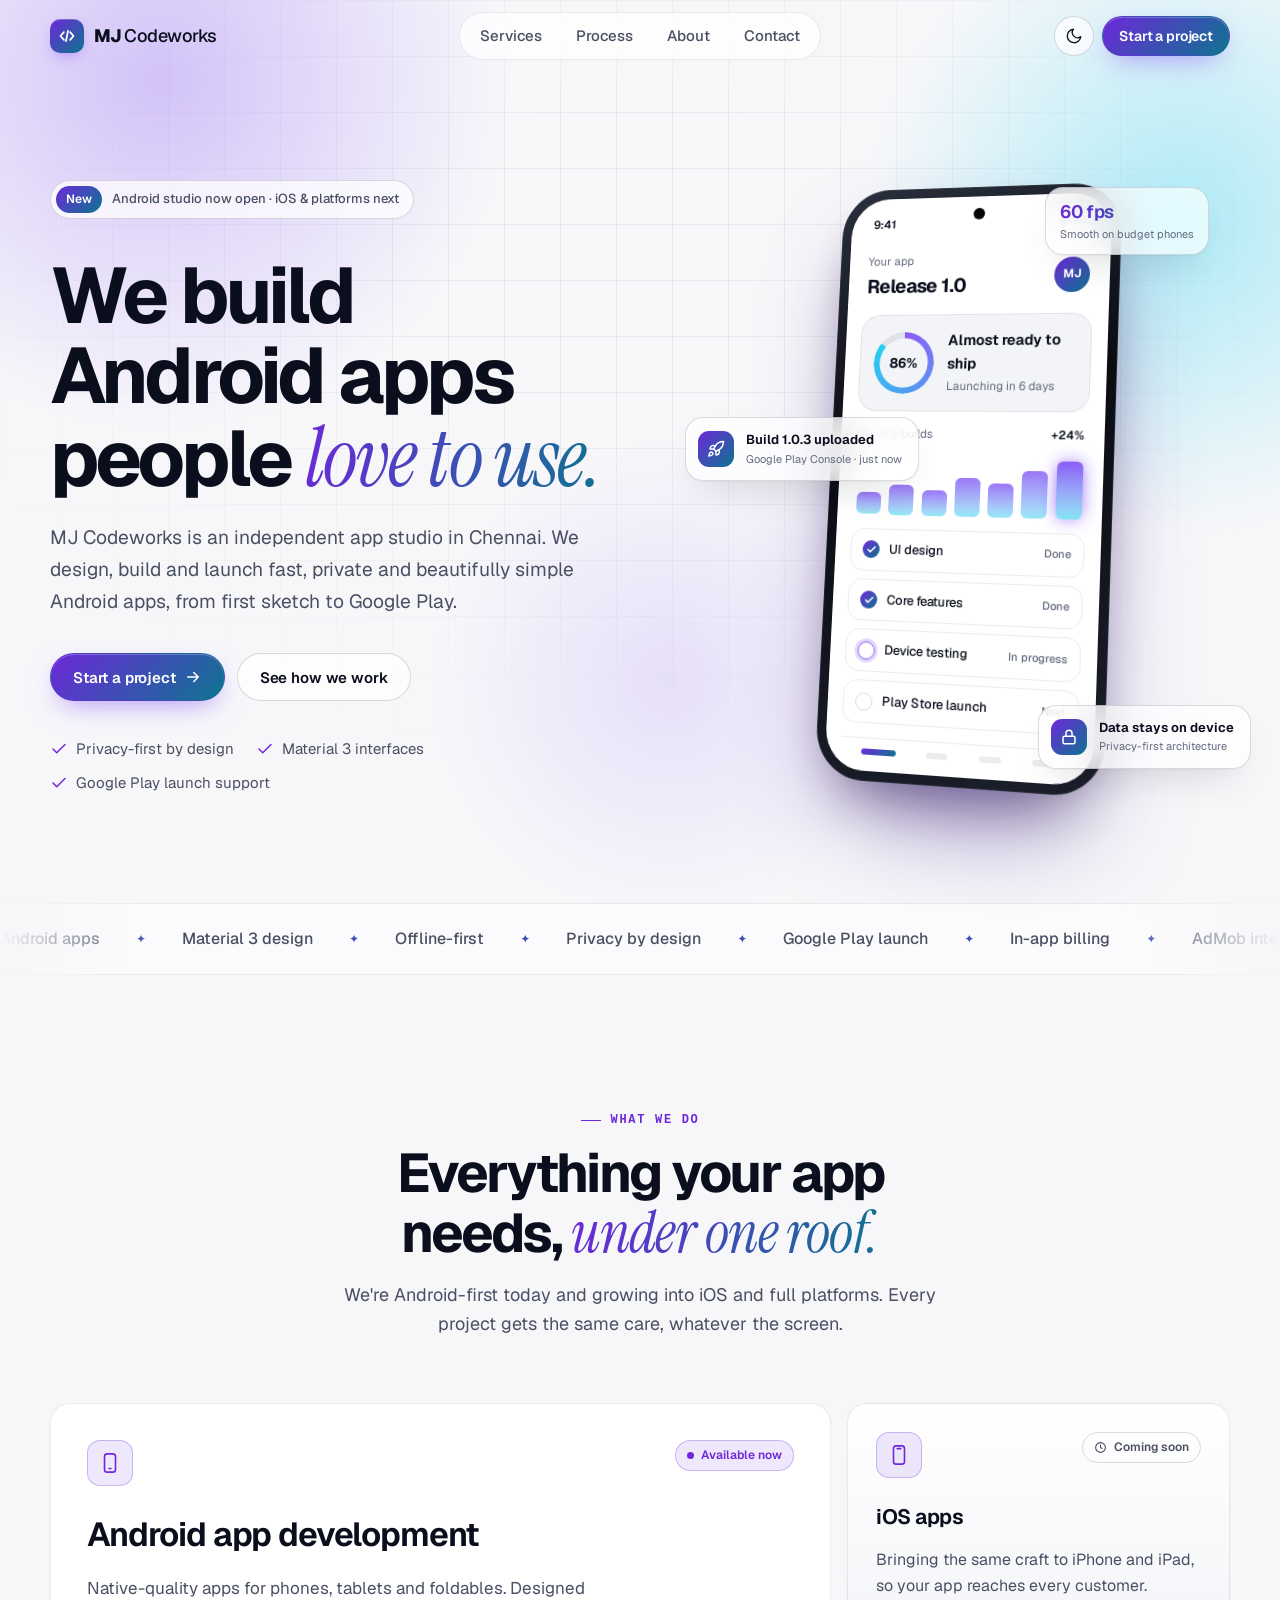
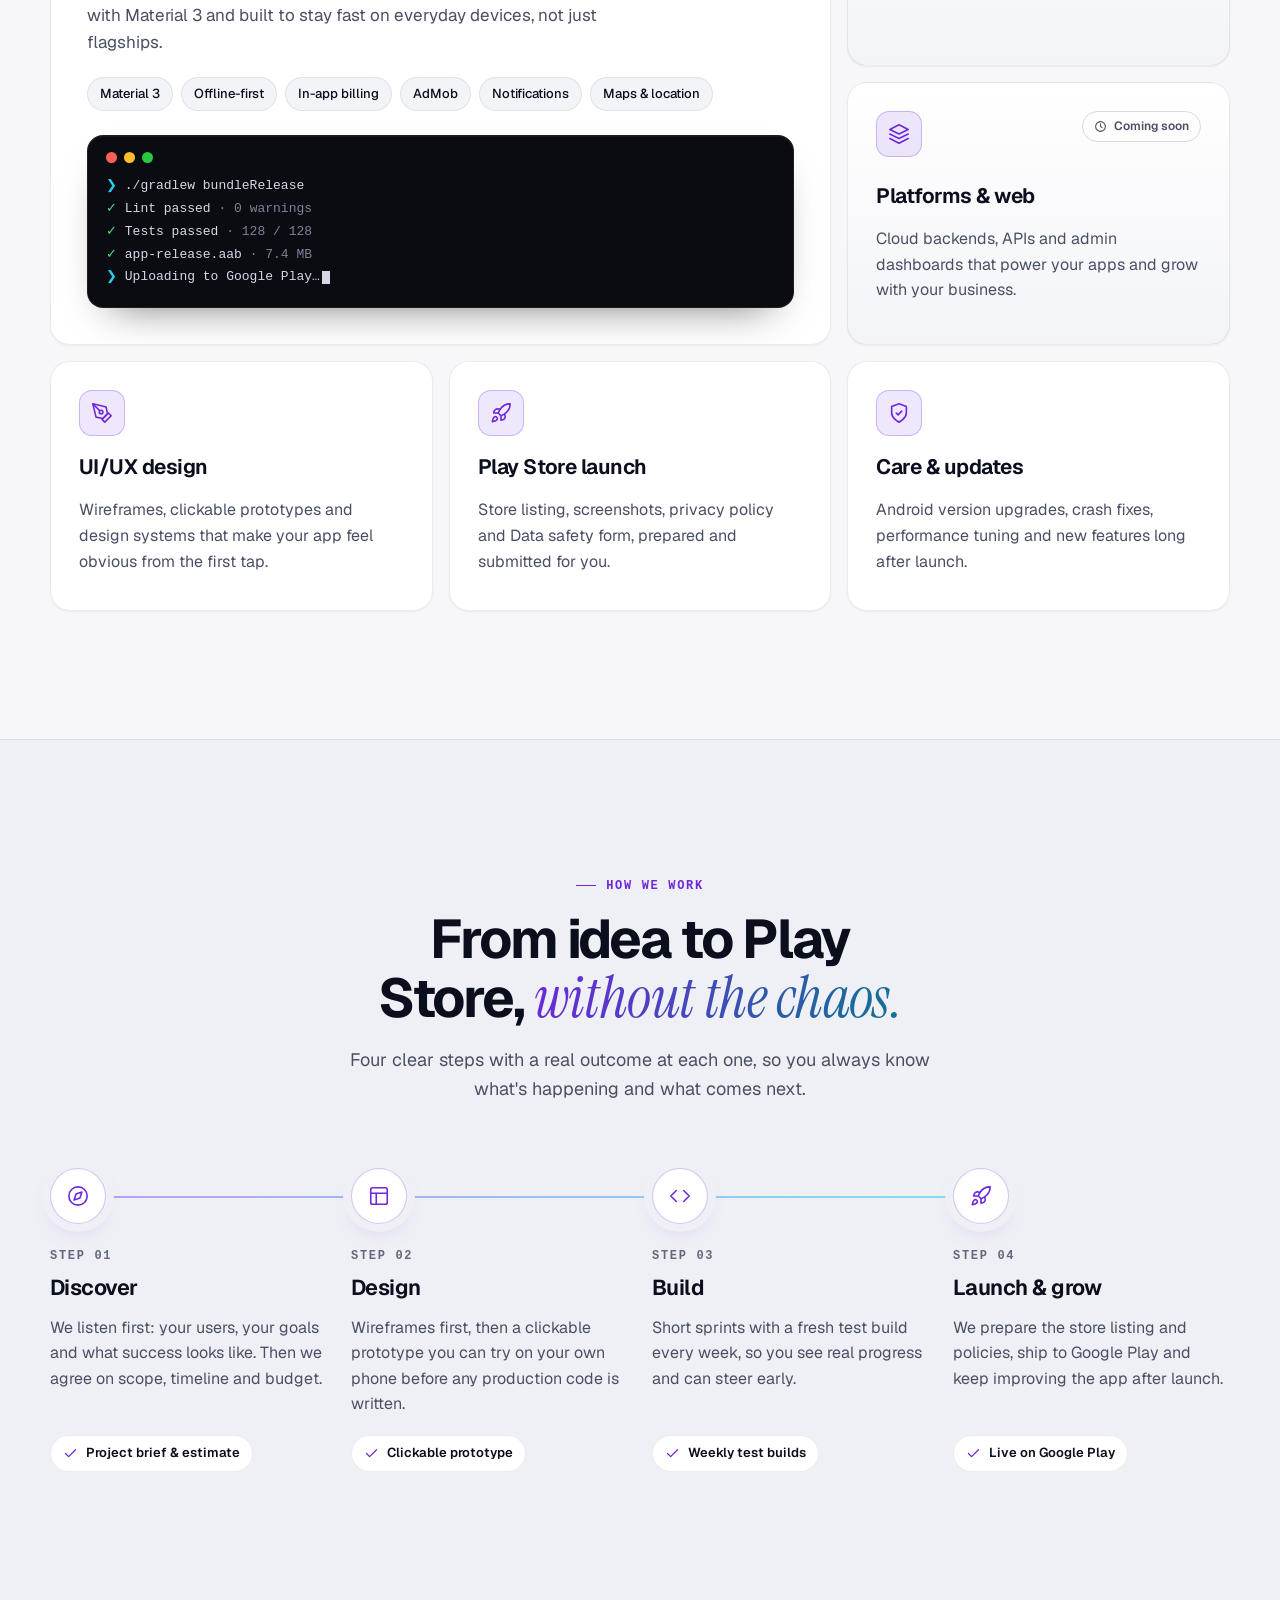
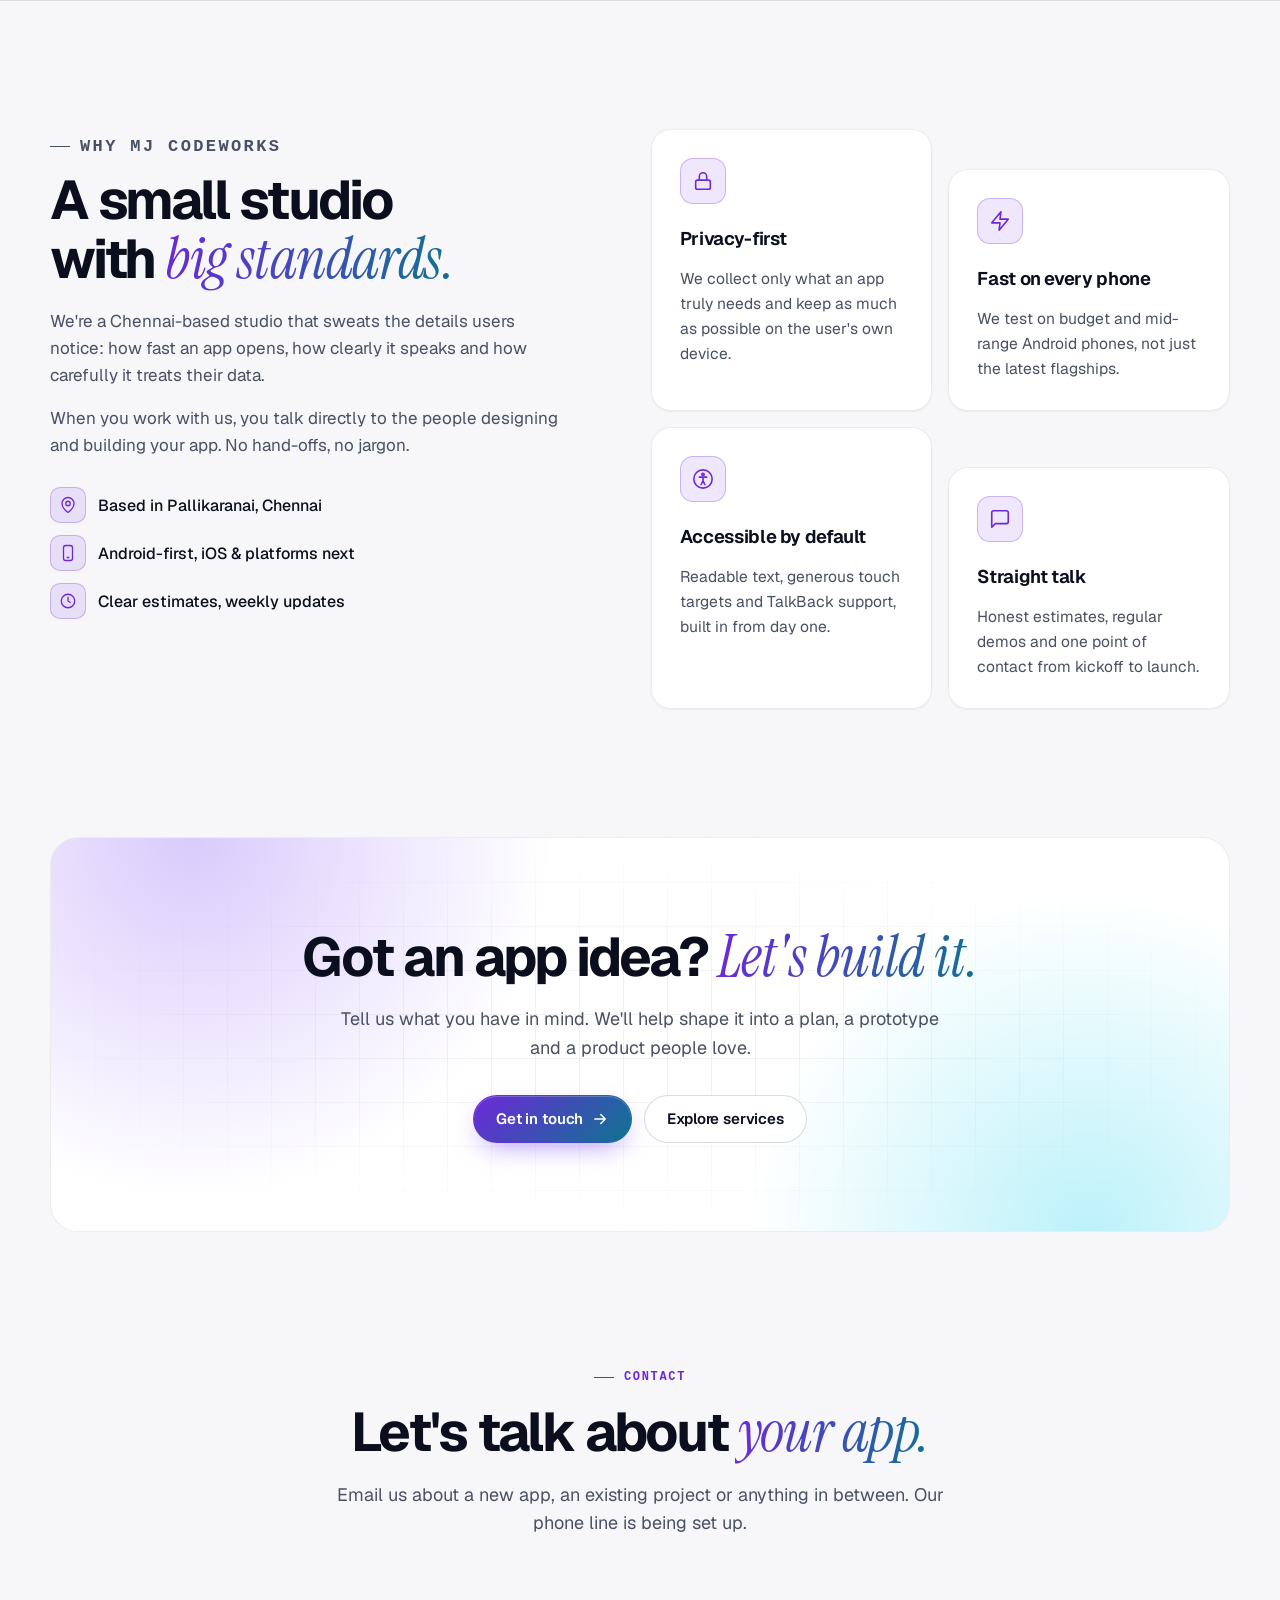
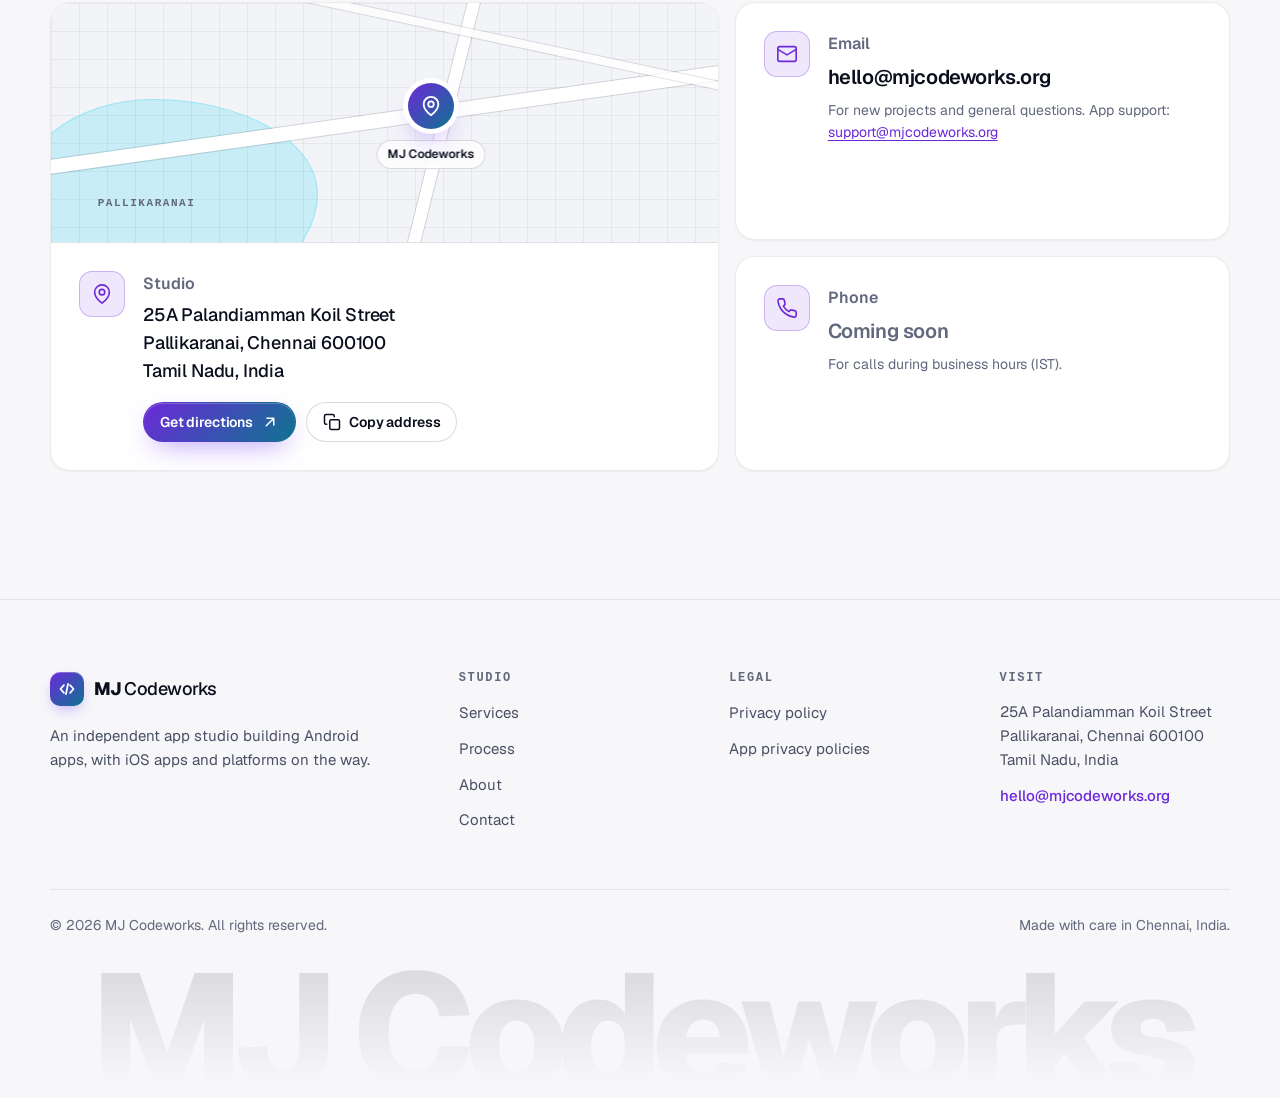
==== commit d23e1a8f: "Add business email: hello@ on the site, support@ in app policies" ====
--- a/site/index.html
+++ b/site/index.html
@@ -24,6 +24,7 @@
     "@type": "Organization",
     "name": "MJ Codeworks",
     "url": "https://mjcodeworks.org/",
+    "email": "hello@mjcodeworks.org",
     "logo": "https://mjcodeworks.org/favicon.svg",
     "description": "Independent app studio building Android apps, with iOS apps and platforms coming soon.",
     "address": {
@@ -353,7 +354,7 @@
       <h2 class="section-title" id="cta-title">Got an app idea? <span class="serif-accent gradient-text">Let's build it.</span></h2>
       <p class="section-lead">Tell us what you have in mind. We'll help shape it into a plan, a prototype and a product people love.</p>
       <div class="cta__actions">
-        <a class="btn btn--primary" href="#contact">
+        <a class="btn btn--primary" href="mailto:hello@mjcodeworks.org?subject=New%20app%20project">
           Get in touch
           <svg class="icon icon--arrow" viewBox="0 0 24 24" fill="none" stroke="currentColor" stroke-width="2" stroke-linecap="round" stroke-linejoin="round" aria-hidden="true"><path d="M5 12h14M13 6l6 6-6 6"/></svg>
         </a>
@@ -368,7 +369,7 @@
       <header class="section-head" data-reveal>
         <p class="kicker">Contact</p>
         <h2 class="section-title" id="contact-title">Let's talk about <span class="serif-accent gradient-text">your app.</span></h2>
-        <p class="section-lead">Our business email and phone line are being set up. In the meantime, here's where to find us.</p>
+        <p class="section-lead">Email us about a new app, an existing project or anything in between. Our phone line is being set up.</p>
       </header>
 
       <div class="contact-grid">
@@ -410,9 +411,9 @@
           <span class="icon-tile"><svg class="icon" viewBox="0 0 24 24" fill="none" stroke="currentColor" stroke-width="1.75" stroke-linecap="round" stroke-linejoin="round" aria-hidden="true"><rect x="2" y="4" width="20" height="16" rx="2"/><path d="m22 7-10 6L2 7"/></svg></span>
           <div>
             <h3>Email</h3>
-            <!-- Replace with: <a class="contact-card__value" href="mailto:hello@mjcodeworks.org">hello@mjcodeworks.org</a> -->
-            <p class="contact-card__value"><span class="placeholder">Coming soon</span></p>
-            <p class="contact-card__note">For new projects, support and privacy requests.</p>
+            <a class="contact-card__value" href="mailto:hello@mjcodeworks.org">hello@mjcodeworks.org</a>
+            <p class="contact-card__note">For new projects and general questions. App support:
+              <a href="mailto:support@mjcodeworks.org">support@mjcodeworks.org</a></p>
           </div>
         </article>
 
@@ -461,6 +462,7 @@
       <div>
         <p class="footer-title">Visit</p>
         <address class="footer-address">25A Palandiamman Koil Street<br>Pallikaranai, Chennai 600100<br>Tamil Nadu, India</address>
+        <a class="footer-email" href="mailto:hello@mjcodeworks.org">hello@mjcodeworks.org</a>
       </div>
     </div>
     <div class="footer-bottom">
--- a/site/assets/css/styles.css
+++ b/site/assets/css/styles.css
@@ -670,8 +670,11 @@
 .contact-grid { display: grid; grid-template-columns: minmax(0, 1.35fr) minmax(0, 1fr); gap: 16px; }
 .contact-card { display: flex; align-items: flex-start; gap: 18px; }
 .contact-card h3 { margin: 0 0 4px; font-size: 1rem; font-weight: 600; color: var(--subtle); }
-.contact-card__value { margin: 0; font-size: 1.25rem; font-weight: 600; letter-spacing: -0.02em; }
+.contact-card__value { margin: 0; font-size: 1.25rem; font-weight: 600; letter-spacing: -0.02em; overflow-wrap: anywhere; }
+a.contact-card__value { display: inline-block; color: var(--ink); text-decoration: none; transition: color 0.2s ease; }
+a.contact-card__value:hover { color: var(--accent); }
 .contact-card__note { margin: 6px 0 0; color: var(--subtle); font-size: 0.875rem; }
+.contact-card__note a { color: var(--accent); text-underline-offset: 3px; }
 .contact-card--address { grid-row: span 2; flex-direction: column; align-items: stretch; gap: 0; padding: 0; }
 .contact-card--address .map-art { flex: 1 0 240px; }
 .contact-card--address .contact-card__body { display: flex; gap: 18px; padding: 28px; }
@@ -740,6 +743,8 @@
 .footer-links { display: grid; gap: 10px; margin: 0; padding: 0; list-style: none; }
 .footer-links a, .footer-address { color: var(--muted); font-size: 0.9375rem; font-style: normal; text-decoration: none; }
 .footer-links a:hover { color: var(--ink); }
+.footer-email { display: inline-block; margin-top: 12px; color: var(--accent); font-size: 0.9375rem; font-weight: 500; text-decoration: none; overflow-wrap: anywhere; }
+.footer-email:hover { text-decoration: underline; text-underline-offset: 3px; }
 .footer-bottom {
   display: flex; flex-wrap: wrap; justify-content: space-between; gap: 12px;
   margin-top: 56px; padding: 24px 0; border-top: 1px solid var(--line);
@@ -952,12 +957,13 @@
   .cta__actions { justify-content: flex-start; }
 
   .contact-grid { grid-template-columns: 1fr; }
-  .contact-card--address { display: flex; }
+  .contact-card--address { display: flex; padding: 0; }
   .contact-card--address .map-art { flex: 0 0 200px; height: 200px; min-height: 0; border-right: 0; border-bottom: 1px solid var(--line); }
   .contact-card--address .contact-card__body { padding: 24px 22px; }
 
   .policy-list { grid-template-columns: 1fr; }
   .footer-grid { grid-template-columns: repeat(2, minmax(0, 1fr)); gap: 32px 24px; }
+  .footer-grid > :last-child { grid-column: 1 / -1; }
   .footer-bottom { margin-top: 40px; }
 }
 
@@ -980,7 +986,8 @@
   .float-card--b { right: -4px; bottom: 6%; }
   .float-card--c { display: none; }
 
-  .contact-card--address .contact-card__body { flex-direction: column; gap: 14px; }
+  .contact-card, .contact-card--address .contact-card__body { flex-direction: column; gap: 14px; }
+  .contact-card__value { font-size: 1.125rem; }
   .contact-actions .btn { flex: 1 1 auto; }
   .ring { width: 54px; height: 54px; }
   .app-card { gap: 12px; padding: 12px; }
